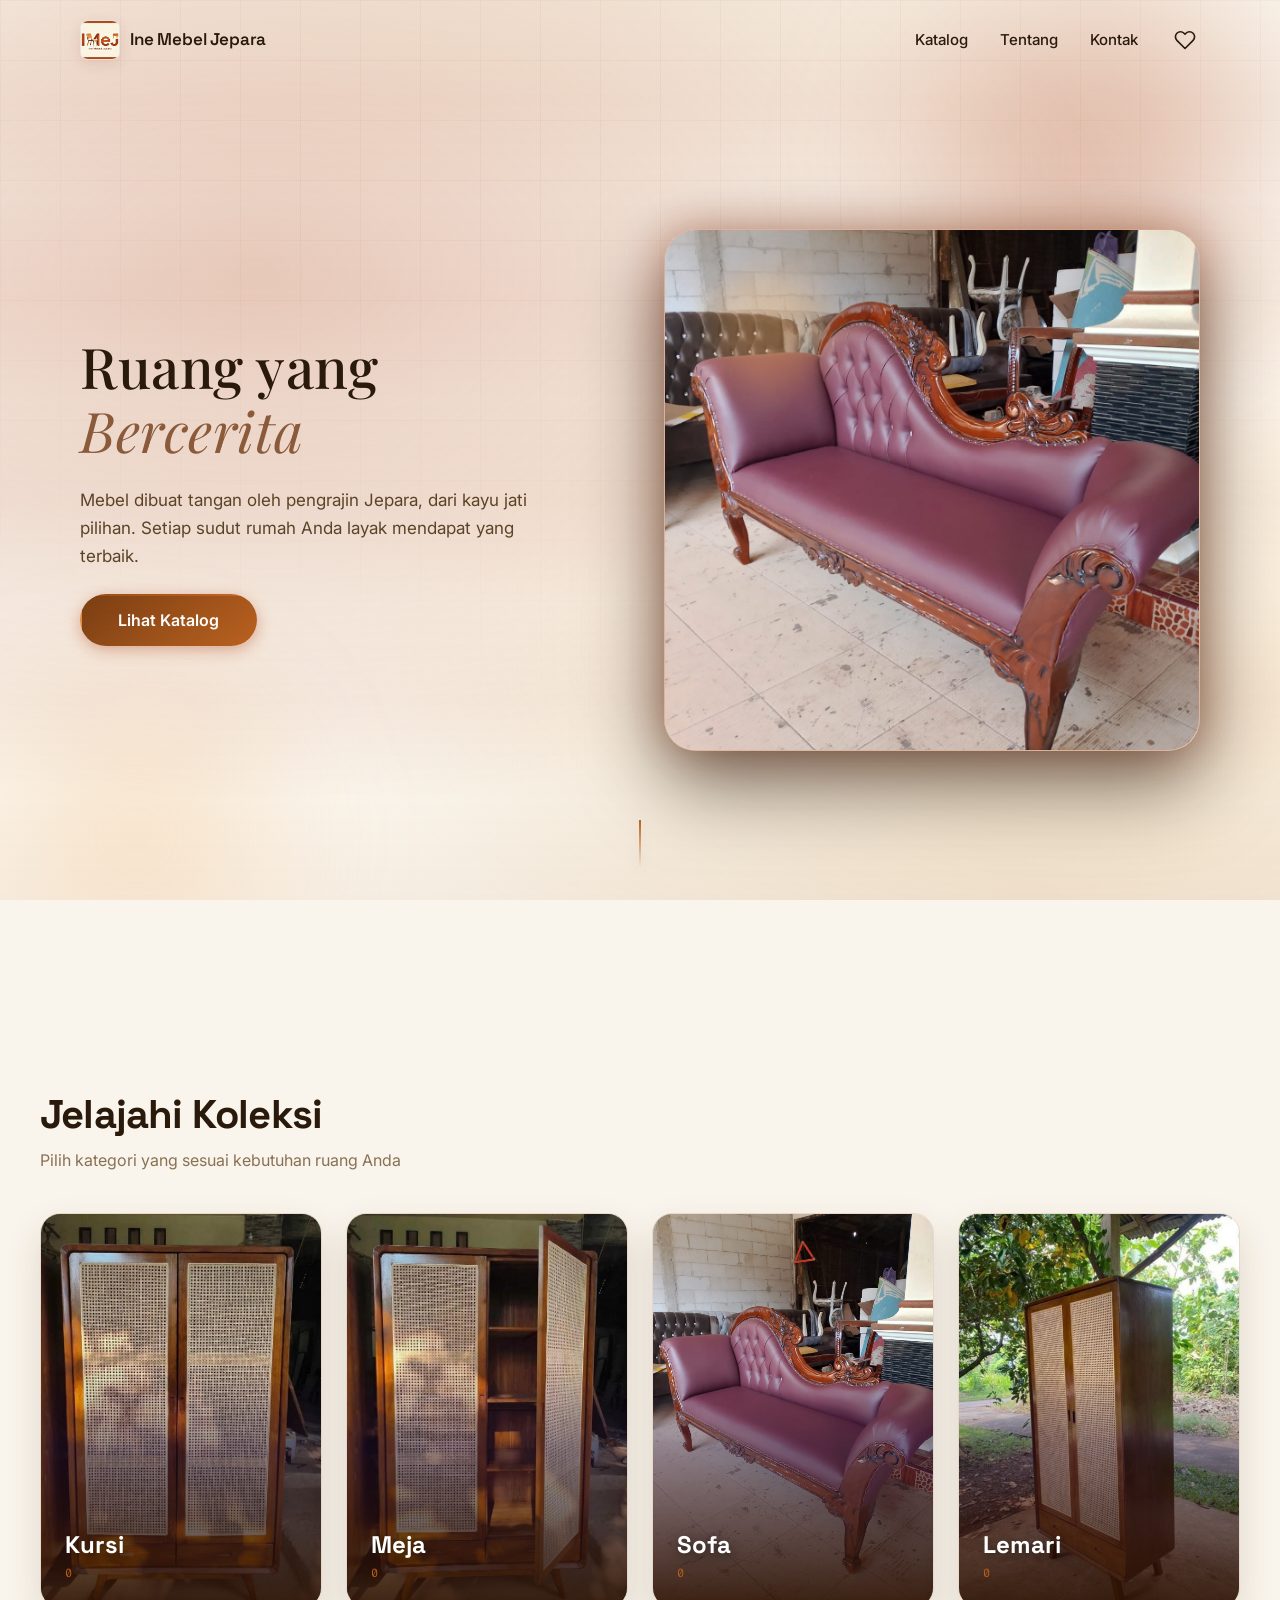
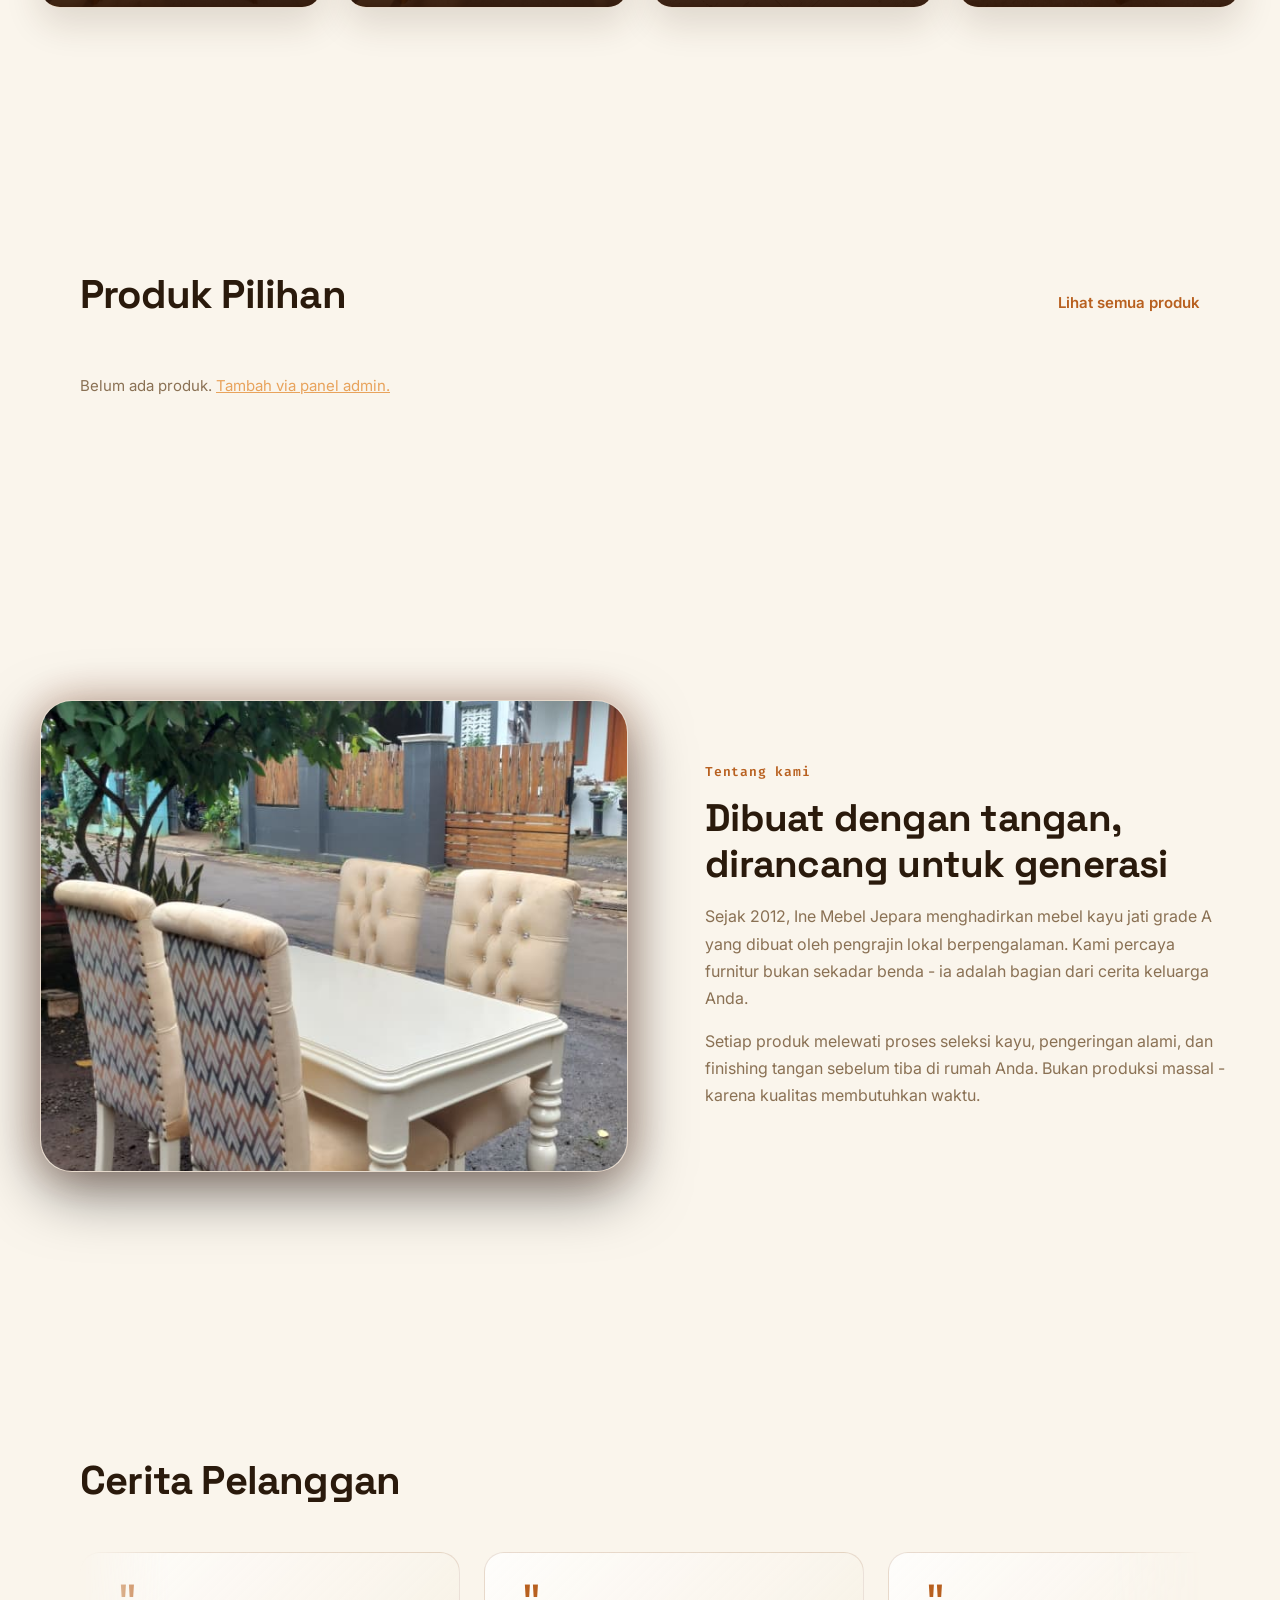
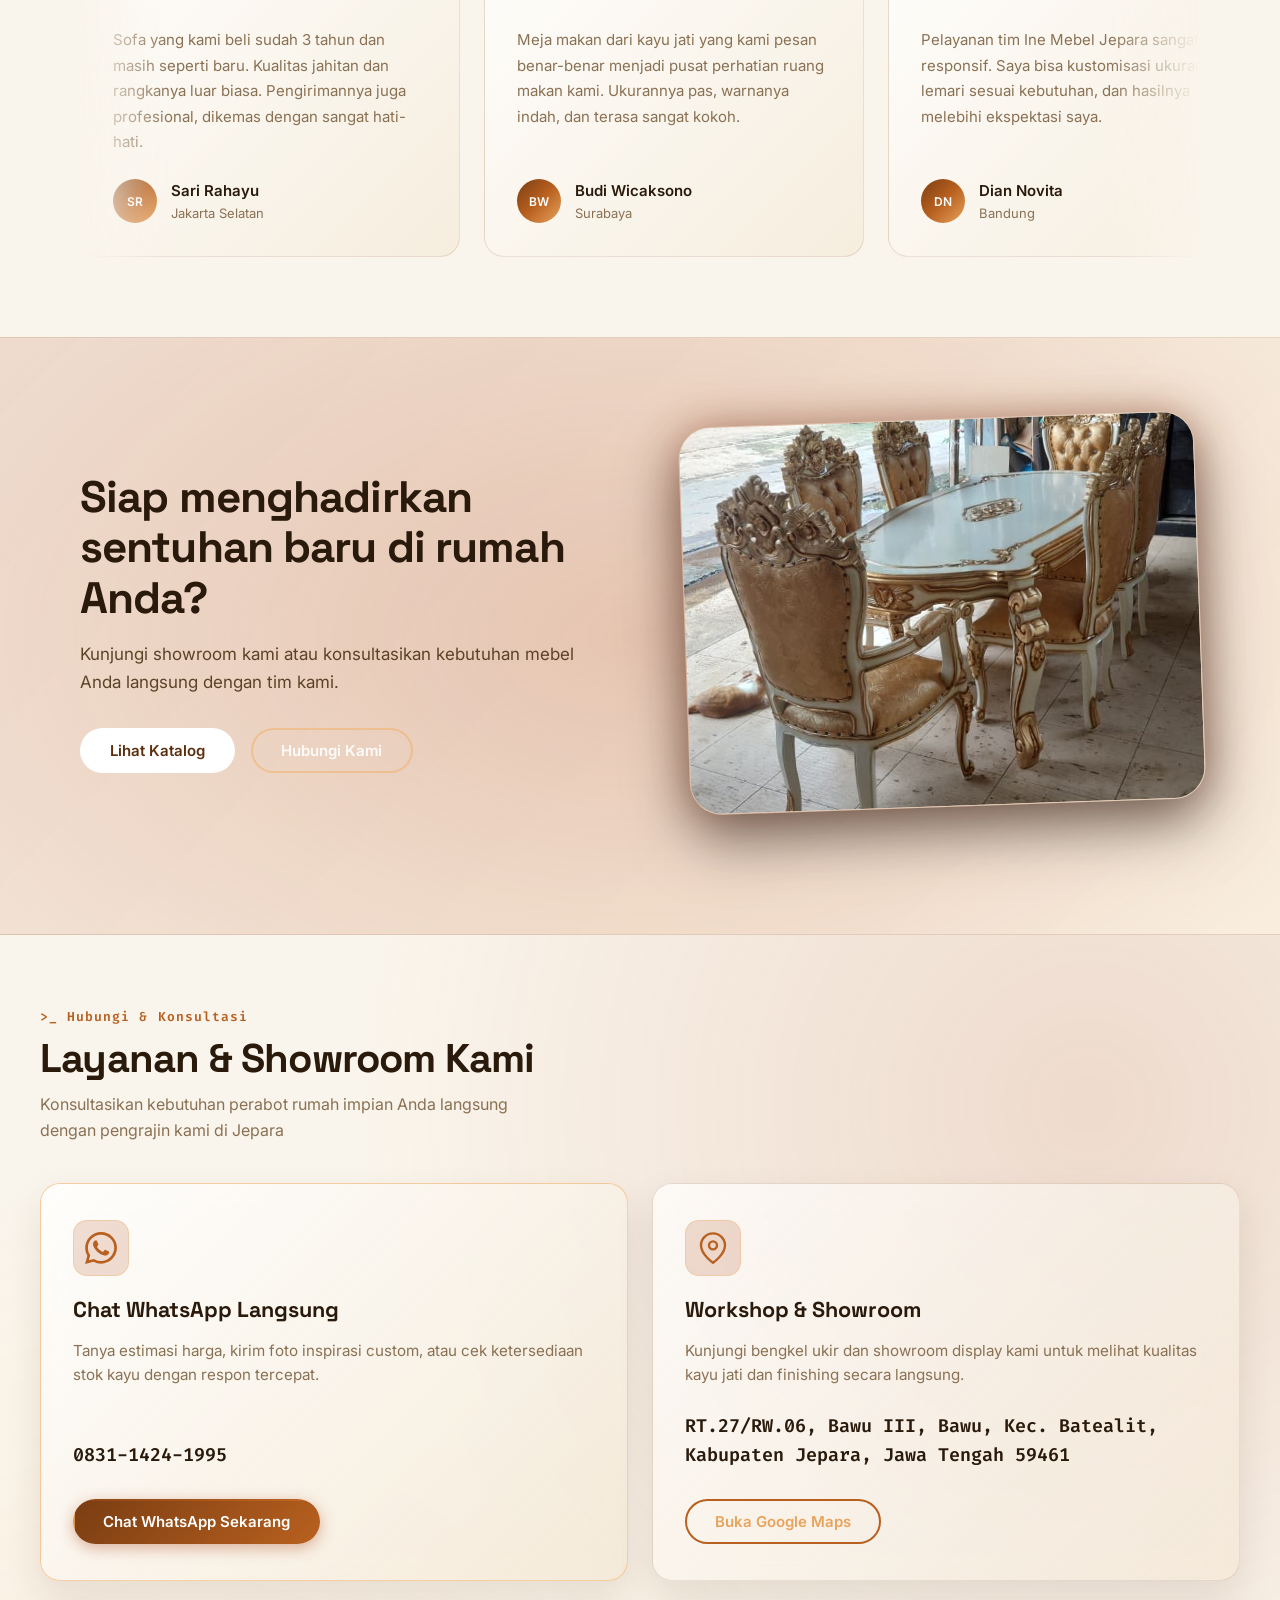
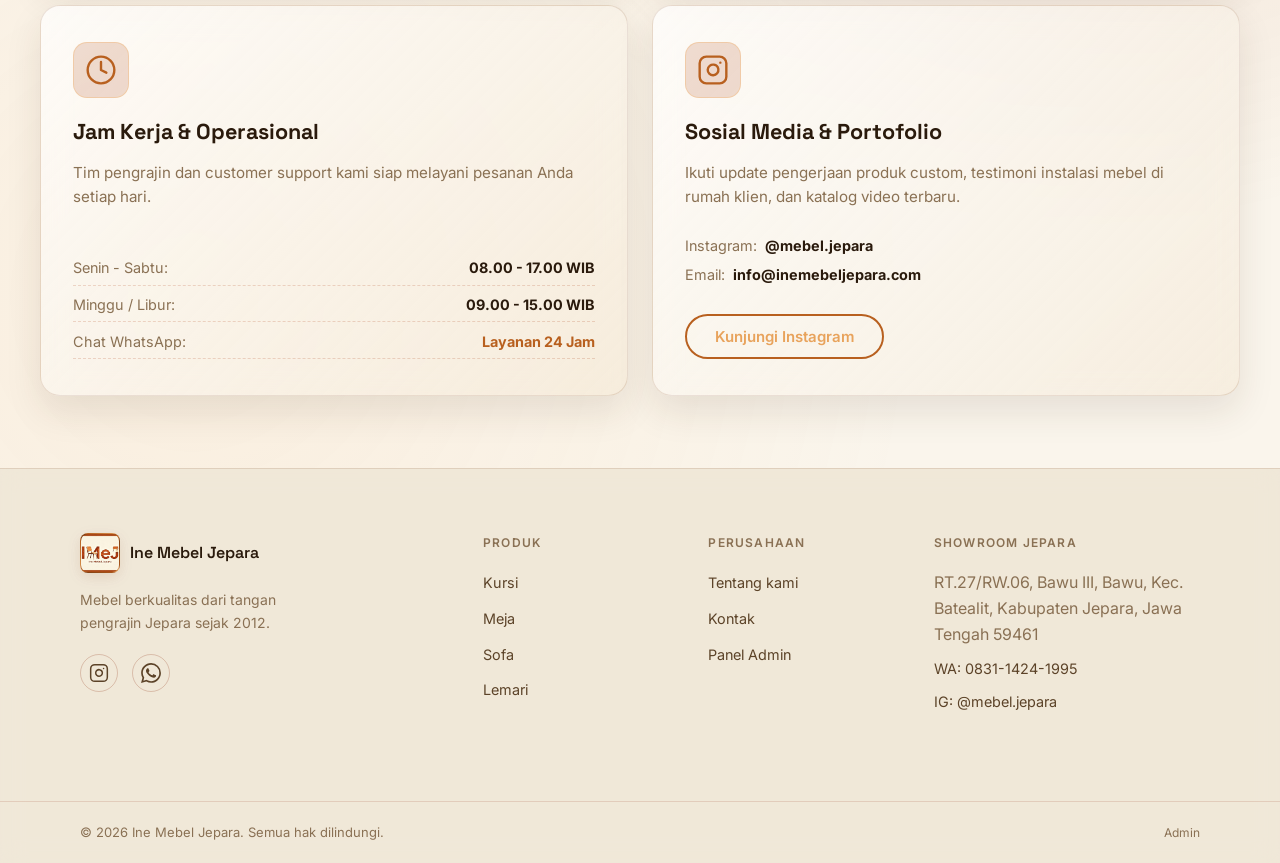
==== index.html @ d53bd3c7 "Siap deploy ke Railway: dukungan MySQL Railway, auto-create tabel, konfigurasi produksi" ====
<!DOCTYPE html>
<html lang="id">
<head>
  <meta charset="UTF-8" />
  <meta name="viewport" content="width=device-width, initial-scale=1.0" />
  <title>Ine Mebel Jepara - Katalog Mebel Premium</title>
  <meta name="description" content="Koleksi mebel premium berkualitas tinggi. Kursi, meja, sofa, dan lemari dengan material terbaik dari Jepara." />

  <!-- Google Fonts -->
  <link rel="preconnect" href="https://fonts.googleapis.com" />
  <link rel="preconnect" href="https://fonts.gstatic.com" crossorigin />
  <link href="https://fonts.googleapis.com/css2?family=Space+Grotesk:wght@500;600;700&family=Inter:wght@300;400;500;600&family=Fira+Code:wght@400;600&family=Cinzel:wght@400;600;700&family=Playfair+Display:ital,wght@0,400;0,600;0,700;1,400&display=swap" rel="stylesheet" />

  <link rel="icon" type="image/jpeg" href="img/logo.jpeg" />
  <link rel="apple-touch-icon" href="img/logo.jpeg" />
  <link rel="stylesheet" href="style.css" />
</head>
<body>


  <header id="navbar" class="navbar">
    <div class="navbar__inner container">
      <a href="index.html" class="navbar__logo" aria-label="Ine Mebel Jepara - Beranda">
        <img class="logo-mark logo-mark--img" src="img/logo.jpeg" alt="Logo Ine Mebel Jepara" aria-hidden="true" />
        <span class="logo-text">Ine Mebel Jepara</span>
      </a>

      <nav class="navbar__nav" aria-label="Navigasi utama">
        <ul role="list">
          <li><a href="katalog.html">Katalog</a></li>
          <li><a href="#tentang">Tentang</a></li>
          <li><a href="#kontak">Kontak</a></li>
        </ul>
      </nav>

      <div class="navbar__actions">
        <button class="nav-icon nav-wishlist" id="wishlist-toggle" aria-expanded="false" aria-controls="wishlist-panel" aria-label="Buka wishlist">
          <svg width="22" height="22" viewBox="0 0 24 24" fill="none" stroke="currentColor" stroke-width="1.8" stroke-linecap="round" stroke-linejoin="round" aria-hidden="true"><path d="M20.84 4.61a5.5 5.5 0 0 0-7.78 0L12 5.67l-1.06-1.06a5.5 5.5 0 0 0-7.78 7.78l1.06 1.06L12 21.23l7.78-7.78 1.06-1.06a5.5 5.5 0 0 0 0-7.78z"/></svg>
          <span class="wishlist-badge" id="wishlist-badge" hidden>0</span>
        </button>
        <button class="nav-menu-toggle" id="menu-toggle" aria-expanded="false" aria-controls="mobile-menu" aria-label="Buka menu">
          <span class="hamburger" aria-hidden="true"></span>
        </button>
      </div>
    </div>

    <!-- Mobile menu -->
    <nav class="mobile-menu" id="mobile-menu" aria-label="Menu mobile" hidden>
      <ul role="list">
        <li><a href="katalog.html">Katalog</a></li>
        <li><a href="#tentang">Tentang</a></li>
        <li><a href="#kontak">Kontak</a></li>
      </ul>
    </nav>
  </header>

  <!-- WISHLIST DROPDOWN PANEL -->
  <aside class="wishlist-panel" id="wishlist-panel" aria-label="Wishlist kamu" hidden>
    <div class="wishlist-panel__header">
      <h2 class="wishlist-panel__title">♥ Wishlist</h2>
      <button class="wishlist-panel__clear" id="wishlist-clear" type="button">Kosongkan</button>
    </div>
    <div class="wishlist-panel__body" id="wishlist-items">
      <!-- injected by script.js -->
    </div>
  </aside>

  <main id="main-content">

    <!-- HERO -->
    <section class="hero" aria-labelledby="hero-headline">
      <div class="hero__inner container">
        <div class="hero__text">
          <h1 class="hero__headline" id="hero-headline">
            Ruang yang<br />
            <em>Bercerita</em>
          </h1>
          <p class="hero__desc">
            Mebel dibuat tangan oleh pengrajin Jepara, dari kayu jati pilihan.
            Setiap sudut rumah Anda layak mendapat yang terbaik.
          </p>
          <a href="katalog.html" class="btn btn--primary btn--lg">Lihat Katalog</a>
        </div>

        <div class="hero__visual" aria-hidden="true">
          <div class="hero__img-wrap parallax-card" data-parallax data-depth="18">
            <img
              src="img/produk-sofa-klasik-marun.jpeg"
              alt="Sofa premium di ruang tamu modern"
              width="900"
              height="700"
              fetchpriority="high"
              class="hero__img"
            />
          </div>
        </div>
      </div>

      <!-- Decorative scroll indicator -->
      <div class="hero__scroll" aria-hidden="true">
        <div class="hero__scroll-line"></div>
      </div>
    </section>

    <!-- KATEGORI UNGGULAN -->
    <section class="categories" aria-labelledby="cat-heading">
      <div class="container">
        <header class="section-header">
          <h2 class="section-heading" id="cat-heading">Jelajahi Koleksi</h2>
          <p class="section-sub">Pilih kategori yang sesuai kebutuhan ruang Anda</p>
        </header>

        <ul class="categories__grid" role="list">
          <li class="cat-card parallax-card" data-parallax data-depth="12">
            <a href="katalog.html?kategori=kursi" class="cat-card__link" aria-label="Lihat koleksi kursi">
              <div class="cat-card__img-wrap">
                <img src="img/produk-wa-03.jpeg" alt="Kursi kayu jati bergaya modern" width="600" height="500" loading="lazy" />
              </div>
              <div class="cat-card__info">
                <h3 class="cat-card__name">Kursi</h3>
                <span class="cat-card__count">0</span>
              </div>
            </a>
          </li>
          <li class="cat-card parallax-card" data-parallax data-depth="12">
            <a href="katalog.html?kategori=meja" class="cat-card__link" aria-label="Lihat koleksi meja">
              <div class="cat-card__img-wrap">
                <img src="img/produk-wa-02.jpeg" alt="Meja kerja kayu solid minimalis" width="600" height="500" loading="lazy" />
              </div>
              <div class="cat-card__info">
                <h3 class="cat-card__name">Meja</h3>
                <span class="cat-card__count">0</span>
              </div>
            </a>
          </li>
          <li class="cat-card parallax-card" data-parallax data-depth="12">
            <a href="katalog.html?kategori=sofa" class="cat-card__link" aria-label="Lihat koleksi sofa">
              <div class="cat-card__img-wrap">
                <img src="img/produk-sofa-klasik-marun.jpeg" alt="Sofa tiga dudukan berbahan kain premium" width="600" height="500" loading="lazy" />
              </div>
              <div class="cat-card__info">
                <h3 class="cat-card__name">Sofa</h3>
                <span class="cat-card__count">0</span>
              </div>
            </a>
          </li>
          <li class="cat-card parallax-card" data-parallax data-depth="12">
            <a href="katalog.html?kategori=lemari" class="cat-card__link" aria-label="Lihat koleksi lemari">
              <div class="cat-card__img-wrap">
                <img src="img/produk-lemari-2-pintu-rotan.jpeg" alt="Lemari pakaian kayu dengan detail ukiran" width="600" height="500" loading="lazy" />
              </div>
              <div class="cat-card__info">
                <h3 class="cat-card__name">Lemari</h3>
                <span class="cat-card__count">0</span>
              </div>
            </a>
          </li>
        </ul>
      </div>
    </section>

    <!-- PRODUK UNGGULAN (preview katalog) -->
    <section class="featured" aria-labelledby="featured-heading">
      <div class="container">
        <header class="section-header section-header--row">
          <h2 class="section-heading" id="featured-heading">Produk Pilihan</h2>
          <a href="katalog.html" class="link-cta">Lihat semua produk</a>
        </header>

        <div class="product-grid" id="featured-grid">
          <!-- Product cards injected by script.js -->
        </div>
      </div>
    </section>

    <!-- TENTANG / BRAND STORY -->
    <section class="about" id="tentang" aria-labelledby="about-heading">
      <div class="container about__inner">
        <div class="about__img-wrap">
          <img
            src="img/produk-wa-05.jpeg"
            alt="Pengrajin sedang mengukir kayu jati di bengkel"
            width="750"
            height="600"
            loading="lazy"
          />
        </div>
        <div class="about__text">
          <p class="about__label">Tentang kami</p>
          <h2 class="about__heading" id="about-heading">
            Dibuat dengan tangan,<br />dirancang untuk generasi
          </h2>
          <p class="about__body">
            Sejak 2012, Ine Mebel Jepara menghadirkan mebel kayu jati grade A yang dibuat oleh pengrajin lokal berpengalaman. Kami percaya furnitur bukan sekadar benda - ia adalah bagian dari cerita keluarga Anda.
          </p>
          <p class="about__body">
            Setiap produk melewati proses seleksi kayu, pengeringan alami, dan finishing tangan sebelum tiba di rumah Anda. Bukan produksi massal - karena kualitas membutuhkan waktu.
          </p>
        </div>
      </div>
    </section>

    <!-- TESTIMONI -->
    <section class="testimonials" aria-labelledby="testi-heading">
      <div class="container">
        <header class="section-header">
          <h2 class="section-heading" id="testi-heading">Cerita Pelanggan</h2>
        </header>

        <div class="testi-marquee" role="region" aria-label="Testimoni pelanggan - bergulir otomatis, arahkan kursor untuk jeda">
          <div class="testi-track">
            <figure class="testi-card">
              <blockquote class="testi-card__quote">
                <span class="testi-card__mark" aria-hidden="true">"</span>
                Sofa yang kami beli sudah 3 tahun dan masih seperti baru. Kualitas jahitan dan rangkanya luar biasa. Pengirimannya juga profesional, dikemas dengan sangat hati-hati.
              </blockquote>
              <figcaption class="testi-card__author">
                <div class="testi-card__avatar" aria-hidden="true">SR</div>
                <div>
                  <strong>Sari Rahayu</strong>
                  <span>Jakarta Selatan</span>
                </div>
              </figcaption>
            </figure>

            <figure class="testi-card">
              <blockquote class="testi-card__quote">
                <span class="testi-card__mark" aria-hidden="true">"</span>
                Meja makan dari kayu jati yang kami pesan benar-benar menjadi pusat perhatian ruang makan kami. Ukurannya pas, warnanya indah, dan terasa sangat kokoh.
              </blockquote>
              <figcaption class="testi-card__author">
                <div class="testi-card__avatar" aria-hidden="true">BW</div>
                <div>
                  <strong>Budi Wicaksono</strong>
                  <span>Surabaya</span>
                </div>
              </figcaption>
            </figure>

            <figure class="testi-card">
              <blockquote class="testi-card__quote">
                <span class="testi-card__mark" aria-hidden="true">"</span>
                Pelayanan tim Ine Mebel Jepara sangat responsif. Saya bisa kustomisasi ukuran lemari sesuai kebutuhan, dan hasilnya melebihi ekspektasi saya.
              </blockquote>
              <figcaption class="testi-card__author">
                <div class="testi-card__avatar" aria-hidden="true">DN</div>
                <div>
                  <strong>Dian Novita</strong>
                  <span>Bandung</span>
                </div>
              </figcaption>
            </figure>

            <figure class="testi-card">
              <blockquote class="testi-card__quote">
                <span class="testi-card__mark" aria-hidden="true">"</span>
                Kursi Tamarind-nya nyaman banget dan finishing-nya halus. Dikirim ke Semarang cuma 4 hari, tanpa lecet sedikit pun. Recommended!
              </blockquote>
              <figcaption class="testi-card__author">
                <div class="testi-card__avatar" aria-hidden="true">AP</div>
                <div>
                  <strong>Andi Prasetyo</strong>
                  <span>Semarang</span>
                </div>
              </figcaption>
            </figure>

            <figure class="testi-card">
              <blockquote class="testi-card__quote">
                <span class="testi-card__mark" aria-hidden="true">"</span>
                Sofa Havana jadi favorit keluarga di rumah. Busanya premium, kaki kayunya kokoh. Sudah 2 tahun dipakai sehari-hari dan masih terlihat mewah.
              </blockquote>
              <figcaption class="testi-card__author">
                <div class="testi-card__avatar" aria-hidden="true">MK</div>
                <div>
                  <strong>Maya Kusuma</strong>
                  <span>Yogyakarta</span>
                </div>
              </figcaption>
            </figure>

            <figure class="testi-card">
              <blockquote class="testi-card__quote">
                <span class="testi-card__mark" aria-hidden="true">"</span>
                Dari konsultasi awal sampai pengiriman semuanya transparan. Timnya sabar menjawab pertanyaan saya yang banyak. Puas sekali dengan pembelian ini.
              </blockquote>
              <figcaption class="testi-card__author">
                <div class="testi-card__avatar" aria-hidden="true">RH</div>
                <div>
                  <strong>Rizal Hakim</strong>
                  <span>Malang</span>
                </div>
              </figcaption>
            </figure>

            <!-- SET 2 (duplikat untuk loop mulus) -->
            <figure class="testi-card" aria-hidden="true">
              <blockquote class="testi-card__quote">
                <span class="testi-card__mark" aria-hidden="true">"</span>
                Sofa yang kami beli sudah 3 tahun dan masih seperti baru. Kualitas jahitan dan rangkanya luar biasa. Pengirimannya juga profesional, dikemas dengan sangat hati-hati.
              </blockquote>
              <figcaption class="testi-card__author">
                <div class="testi-card__avatar" aria-hidden="true">SR</div>
                <div>
                  <strong>Sari Rahayu</strong>
                  <span>Jakarta Selatan</span>
                </div>
              </figcaption>
            </figure>

            <figure class="testi-card" aria-hidden="true">
              <blockquote class="testi-card__quote">
                <span class="testi-card__mark" aria-hidden="true">"</span>
                Meja makan dari kayu jati yang kami pesan benar-benar menjadi pusat perhatian ruang makan kami. Ukurannya pas, warnanya indah, dan terasa sangat kokoh.
              </blockquote>
              <figcaption class="testi-card__author">
                <div class="testi-card__avatar" aria-hidden="true">BW</div>
                <div>
                  <strong>Budi Wicaksono</strong>
                  <span>Surabaya</span>
                </div>
              </figcaption>
            </figure>

            <figure class="testi-card" aria-hidden="true">
              <blockquote class="testi-card__quote">
                <span class="testi-card__mark" aria-hidden="true">"</span>
                Pelayanan tim Ine Mebel Jepara sangat responsif. Saya bisa kustomisasi ukuran lemari sesuai kebutuhan, dan hasilnya melebihi ekspektasi saya.
              </blockquote>
              <figcaption class="testi-card__author">
                <div class="testi-card__avatar" aria-hidden="true">DN</div>
                <div>
                  <strong>Dian Novita</strong>
                  <span>Bandung</span>
                </div>
              </figcaption>
            </figure>

            <figure class="testi-card" aria-hidden="true">
              <blockquote class="testi-card__quote">
                <span class="testi-card__mark" aria-hidden="true">"</span>
                Kursi Tamarind-nya nyaman banget dan finishing-nya halus. Dikirim ke Semarang cuma 4 hari, tanpa lecet sedikit pun. Recommended!
              </blockquote>
              <figcaption class="testi-card__author">
                <div class="testi-card__avatar" aria-hidden="true">AP</div>
                <div>
                  <strong>Andi Prasetyo</strong>
                  <span>Semarang</span>
                </div>
              </figcaption>
            </figure>

            <figure class="testi-card" aria-hidden="true">
              <blockquote class="testi-card__quote">
                <span class="testi-card__mark" aria-hidden="true">"</span>
                Sofa Havana jadi favorit keluarga di rumah. Busanya premium, kaki kayunya kokoh. Sudah 2 tahun dipakai sehari-hari dan masih terlihat mewah.
              </blockquote>
              <figcaption class="testi-card__author">
                <div class="testi-card__avatar" aria-hidden="true">MK</div>
                <div>
                  <strong>Maya Kusuma</strong>
                  <span>Yogyakarta</span>
                </div>
              </figcaption>
            </figure>

            <figure class="testi-card" aria-hidden="true">
              <blockquote class="testi-card__quote">
                <span class="testi-card__mark" aria-hidden="true">"</span>
                Dari konsultasi awal sampai pengiriman semuanya transparan. Timnya sabar menjawab pertanyaan saya yang banyak. Puas sekali dengan pembelian ini.
              </blockquote>
              <figcaption class="testi-card__author">
                <div class="testi-card__avatar" aria-hidden="true">RH</div>
                <div>
                  <strong>Rizal Hakim</strong>
                  <span>Malang</span>
                </div>
              </figcaption>
            </figure>
          </div>
        </div>
      </div>
    </section>

    <!-- CTA PENUTUP -->
    <section class="cta-section" aria-labelledby="cta-heading">
      <div class="container cta-section__inner">
        <div class="cta-section__text">
          <h2 class="cta-section__heading" id="cta-heading">
            Siap menghadirkan<br />sentuhan baru di rumah Anda?
          </h2>
          <p class="cta-section__sub">
            Kunjungi showroom kami atau konsultasikan kebutuhan mebel Anda langsung dengan tim kami.
          </p>
          <div class="cta-section__actions">
            <a href="katalog.html" class="btn btn--white">Lihat Katalog</a>
            <a href="https://wa.me/6283114241995?text=Halo%2C%20saya%20ingin%20tanya%20tentang%20produk%20mebel." class="btn btn--outline-white" target="_blank" rel="noopener noreferrer">Hubungi Kami</a>
          </div>
        </div>
        <div class="cta-section__img-wrap" aria-hidden="true">
          <img
            src="img/produk-wa-06.jpeg"
            alt=""
            width="600"
            height="450"
            loading="lazy"
            aria-hidden="true"
          />
        </div>
      </div>
    </section>

    <!-- KONTAK SHOWROOM & WORKSHOP -->
    <section class="contact-section" id="kontak" aria-labelledby="contact-heading">
      <div class="container">
        <header class="section-header text-center">
          <p class="contact-section__eyebrow">&gt;_ Hubungi &amp; Konsultasi</p>
          <h2 class="section-heading" id="contact-heading">Layanan &amp; Showroom Kami</h2>
          <p class="section-sub">Konsultasikan kebutuhan perabot rumah impian Anda langsung dengan pengrajin kami di Jepara</p>
        </header>

        <div class="contact-grid">
          <!-- Card 1: WhatsApp Fast Response -->
          <div class="contact-card contact-card--highlight">
            <div class="contact-card__icon" aria-hidden="true">
              <svg width="32" height="32" viewBox="0 0 24 24" fill="currentColor"><path d="M17.472 14.382c-.297-.149-1.758-.867-2.03-.967-.273-.099-.471-.148-.67.15-.197.297-.767.966-.94 1.164-.173.199-.347.223-.644.075-.297-.15-1.255-.463-2.39-1.475-.883-.788-1.48-1.761-1.653-2.059-.173-.297-.018-.458.13-.606.134-.133.298-.347.446-.52.149-.174.198-.298.298-.497.099-.198.05-.371-.025-.52-.075-.149-.669-1.612-.916-2.207-.242-.579-.487-.5-.669-.51-.173-.008-.371-.01-.57-.01-.198 0-.52.074-.792.372-.272.297-1.04 1.016-1.04 2.479 0 1.462 1.065 2.875 1.213 3.074.149.198 2.096 3.2 5.077 4.487.709.306 1.262.489 1.694.625.712.227 1.36.195 1.871.118.571-.085 1.758-.719 2.006-1.413.248-.694.248-1.289.173-1.413-.074-.124-.272-.198-.57-.347m-5.421 7.403h-.004a9.87 9.87 0 0 1-5.031-1.378l-.361-.214-3.741.982.998-3.648-.235-.374a9.86 9.86 0 0 1-1.51-5.26c.001-5.45 4.436-9.884 9.888-9.884 2.64 0 5.122 1.03 6.988 2.898a9.825 9.825 0 0 1 2.893 6.994c-.003 5.45-4.437 9.884-9.885 9.884m8.413-18.297A11.815 11.815 0 0 0 12.05 0C5.495 0 .16 5.335.157 11.892c0 2.096.547 4.142 1.588 5.945L.057 24l6.305-1.654a11.882 11.882 0 0 0 5.683 1.448h.005c6.554 0 11.89-5.335 11.893-11.893a11.821 11.821 0 0 0-3.48-8.413Z"/></svg>
            </div>
            <h3 class="contact-card__title">Chat WhatsApp Langsung</h3>
            <p class="contact-card__desc">Tanya estimasi harga, kirim foto inspirasi custom, atau cek ketersediaan stok kayu dengan respon tercepat.</p>
            <p class="contact-card__value">0831-1424-1995</p>
            <a href="https://wa.me/6283114241995?text=Halo%20Ine%20Mebel%20Jepara%2C%20saya%20ingin%20konsultasi%20pemesanan%20mebel." target="_blank" rel="noopener noreferrer" class="btn btn--primary contact-card__btn">
              Chat WhatsApp Sekarang
            </a>
          </div>

          <!-- Card 2: Showroom & Workshop -->
          <div class="contact-card">
            <div class="contact-card__icon" aria-hidden="true">
              <svg width="32" height="32" viewBox="0 0 24 24" fill="none" stroke="currentColor" stroke-width="1.8" stroke-linecap="round" stroke-linejoin="round"><path d="M21 10c0 7-9 13-9 13s-9-6-9-13a9 9 0 0 1 18 0z"/><circle cx="12" cy="10" r="3"/></svg>
            </div>
            <h3 class="contact-card__title">Workshop &amp; Showroom</h3>
            <p class="contact-card__desc">Kunjungi bengkel ukir dan showroom display kami untuk melihat kualitas kayu jati dan finishing secara langsung.</p>
            <address class="contact-card__value">RT.27/RW.06, Bawu III, Bawu, Kec. Batealit, Kabupaten Jepara, Jawa Tengah 59461</address>
            <a href="https://maps.google.com/?q=Jepara,+Jawa+Tengah" target="_blank" rel="noopener noreferrer" class="btn btn--outline contact-card__btn">
              Buka Google Maps
            </a>
          </div>

          <!-- Card 3: Jam Kerja & Konsultasi -->
          <div class="contact-card">
            <div class="contact-card__icon" aria-hidden="true">
              <svg width="32" height="32" viewBox="0 0 24 24" fill="none" stroke="currentColor" stroke-width="1.8" stroke-linecap="round" stroke-linejoin="round"><circle cx="12" cy="12" r="10"/><polyline points="12 6 12 12 16 14"/></svg>
            </div>
            <h3 class="contact-card__title">Jam Kerja &amp; Operasional</h3>
            <p class="contact-card__desc">Tim pengrajin dan customer support kami siap melayani pesanan Anda setiap hari.</p>
            <ul class="contact-card__schedule" role="list">
              <li><span>Senin - Sabtu:</span> <strong>08.00 - 17.00 WIB</strong></li>
              <li><span>Minggu / Libur:</span> <strong>09.00 - 15.00 WIB</strong></li>
              <li><span>Chat WhatsApp:</span> <strong class="text-neon">Layanan 24 Jam</strong></li>
            </ul>
          </div>

          <!-- Card 4: Media Sosial & Email -->
          <div class="contact-card">
            <div class="contact-card__icon" aria-hidden="true">
              <svg width="32" height="32" viewBox="0 0 24 24" fill="none" stroke="currentColor" stroke-width="1.8" stroke-linecap="round" stroke-linejoin="round"><rect x="2" y="2" width="20" height="20" rx="5" ry="5"/><path d="M16 11.37A4 4 0 1 1 12.63 8 4 4 0 0 1 16 11.37z"/><line x1="17.5" y1="6.5" x2="17.51" y2="6.5"/></svg>
            </div>
            <h3 class="contact-card__title">Sosial Media &amp; Portofolio</h3>
            <p class="contact-card__desc">Ikuti update pengerjaan produk custom, testimoni instalasi mebel di rumah klien, dan katalog video terbaru.</p>
            <div class="contact-card__links">
              <a href="https://instagram.com/mebel.jepara" target="_blank" rel="noopener noreferrer" class="contact-card__link">
                <span>Instagram:</span> <strong>@mebel.jepara</strong>
              </a>
              <a href="mailto:info@inemebeljepara.com" class="contact-card__link">
                <span>Email:</span> <strong>info@inemebeljepara.com</strong>
              </a>
            </div>
            <a href="https://instagram.com/mebel.jepara" target="_blank" rel="noopener noreferrer" class="btn btn--outline contact-card__btn">
              Kunjungi Instagram
            </a>
          </div>
        </div>
      </div>
    </section>

  </main>

  <!-- FOOTER -->
  <footer class="footer">
    <div class="container footer__inner">

      <div class="footer__brand">
        <a href="index.html" class="footer__logo" aria-label="Ine Mebel Jepara - Beranda">
          <img class="logo-mark logo-mark--img" src="img/logo.jpeg" alt="Logo Ine Mebel Jepara" aria-hidden="true" />
          <span>Ine Mebel Jepara</span>
        </a>
        <p class="footer__tagline">Mebel berkualitas dari tangan pengrajin Jepara sejak 2012.</p>
        <div class="footer__social">
          <a href="https://instagram.com/mebel.jepara" target="_blank" rel="noopener noreferrer" aria-label="Ikuti kami di Instagram">
            <svg width="20" height="20" viewBox="0 0 24 24" fill="none" stroke="currentColor" stroke-width="1.8" stroke-linecap="round" stroke-linejoin="round" aria-hidden="true"><rect x="2" y="2" width="20" height="20" rx="5" ry="5"/><path d="M16 11.37A4 4 0 1 1 12.63 8 4 4 0 0 1 16 11.37z"/><line x1="17.5" y1="6.5" x2="17.51" y2="6.5"/></svg>
          </a>
          <a href="https://wa.me/6283114241995" target="_blank" rel="noopener noreferrer" aria-label="Hubungi via WhatsApp">
            <svg width="20" height="20" viewBox="0 0 24 24" fill="currentColor" aria-hidden="true"><path d="M17.472 14.382c-.297-.149-1.758-.867-2.03-.967-.273-.099-.471-.148-.67.15-.197.297-.767.966-.94 1.164-.173.199-.347.223-.644.075-.297-.15-1.255-.463-2.39-1.475-.883-.788-1.48-1.761-1.653-2.059-.173-.297-.018-.458.13-.606.134-.133.298-.347.446-.52.149-.174.198-.298.298-.497.099-.198.05-.371-.025-.52-.075-.149-.669-1.612-.916-2.207-.242-.579-.487-.5-.669-.51-.173-.008-.371-.01-.57-.01-.198 0-.52.074-.792.372-.272.297-1.04 1.016-1.04 2.479 0 1.462 1.065 2.875 1.213 3.074.149.198 2.096 3.2 5.077 4.487.709.306 1.262.489 1.694.625.712.227 1.36.195 1.871.118.571-.085 1.758-.719 2.006-1.413.248-.694.248-1.289.173-1.413-.074-.124-.272-.198-.57-.347m-5.421 7.403h-.004a9.87 9.87 0 0 1-5.031-1.378l-.361-.214-3.741.982.998-3.648-.235-.374a9.86 9.86 0 0 1-1.51-5.26c.001-5.45 4.436-9.884 9.888-9.884 2.64 0 5.122 1.03 6.988 2.898a9.825 9.825 0 0 1 2.893 6.994c-.003 5.45-4.437 9.884-9.885 9.884m8.413-18.297A11.815 11.815 0 0 0 12.05 0C5.495 0 .16 5.335.157 11.892c0 2.096.547 4.142 1.588 5.945L.057 24l6.305-1.654a11.882 11.882 0 0 0 5.683 1.448h.005c6.554 0 11.89-5.335 11.893-11.893a11.821 11.821 0 0 0-3.48-8.413Z"/></svg>
          </a>
        </div>
      </div>

      <div class="footer__nav-group">
        <h3 class="footer__nav-title">Produk</h3>
        <ul role="list">
          <li><a href="katalog.html?kategori=kursi">Kursi</a></li>
          <li><a href="katalog.html?kategori=meja">Meja</a></li>
          <li><a href="katalog.html?kategori=sofa">Sofa</a></li>
          <li><a href="katalog.html?kategori=lemari">Lemari</a></li>
        </ul>
      </div>

      <div class="footer__nav-group">
        <h3 class="footer__nav-title">Perusahaan</h3>
        <ul role="list">
          <li><a href="#tentang">Tentang kami</a></li>
          <li><a href="#kontak">Kontak</a></li>
          <li><a href="admin.html">Panel Admin</a></li>
        </ul>
      </div>

      <div class="footer__contact">
        <h3 class="footer__nav-title">Showroom Jepara</h3>
        <address>
          <p>RT.27/RW.06, Bawu III, Bawu, Kec. Batealit, Kabupaten Jepara, Jawa Tengah 59461</p>
          <p><a href="https://wa.me/6283114241995">WA: 0831-1424-1995</a></p>
          <p><a href="https://instagram.com/mebel.jepara">IG: @mebel.jepara</a></p>
        </address>
      </div>

    </div>

    <div class="footer__bottom">
      <div class="container footer__bottom-inner">
        <p>&copy; 2026 Ine Mebel Jepara. Semua hak dilindungi.</p>
        <a href="admin.html" class="footer__admin-link">Admin</a>
      </div>
    </div>
  </footer>

  <!-- FLOATING WHATSAPP BUTTON -->
  <a
    href="https://wa.me/6283114241995?text=Halo%2C%20saya%20ingin%20tanya%20tentang%20produk%20mebel."
    class="fab-whatsapp"
    id="fab-whatsapp"
    target="_blank"
    rel="noopener noreferrer"
    aria-label="Hubungi kami via WhatsApp"
  >
    <svg width="28" height="28" viewBox="0 0 24 24" fill="white" aria-hidden="true"><path d="M17.472 14.382c-.297-.149-1.758-.867-2.03-.967-.273-.099-.471-.148-.67.15-.197.297-.767.966-.94 1.164-.173.199-.347.223-.644.075-.297-.15-1.255-.463-2.39-1.475-.883-.788-1.48-1.761-1.653-2.059-.173-.297-.018-.458.13-.606.134-.133.298-.347.446-.52.149-.174.198-.298.298-.497.099-.198.05-.371-.025-.52-.075-.149-.669-1.612-.916-2.207-.242-.579-.487-.5-.669-.51-.173-.008-.371-.01-.57-.01-.198 0-.52.074-.792.372-.272.297-1.04 1.016-1.04 2.479 0 1.462 1.065 2.875 1.213 3.074.149.198 2.096 3.2 5.077 4.487.709.306 1.262.489 1.694.625.712.227 1.36.195 1.871.118.571-.085 1.758-.719 2.006-1.413.248-.694.248-1.289.173-1.413-.074-.124-.272-.198-.57-.347m-5.421 7.403h-.004a9.87 9.87 0 0 1-5.031-1.378l-.361-.214-3.741.982.998-3.648-.235-.374a9.86 9.86 0 0 1-1.51-5.26c.001-5.45 4.436-9.884 9.888-9.884 2.64 0 5.122 1.03 6.988 2.898a9.825 9.825 0 0 1 2.893 6.994c-.003 5.45-4.437 9.884-9.885 9.884m8.413-18.297A11.815 11.815 0 0 0 12.05 0C5.495 0 .16 5.335.157 11.892c0 2.096.547 4.142 1.588 5.945L.057 24l6.305-1.654a11.882 11.882 0 0 0 5.683 1.448h.005c6.554 0 11.89-5.335 11.893-11.893a11.821 11.821 0 0 0-3.48-8.413Z"/></svg>
  </a>

  <script src="script.js"></script>
</body>
</html>
---- style.css ----
/* ===============================================================
   INE MEBEL JEPARA - Soft Cream Theme (palet nyaman di mata)
   Warna dasar:
     Elegant Ivory : #F3EDE0
     Warm Cream    : #F2E6D2
     Cream Beige   : #E8DCC8
     Soft Cream    : #F5EFE3
   Aksen tetap coklat kayu hangat (dari logo) agar brand terjaga.
   =============================================================== */
/* -- GLOBAL HIDDEN GUARD -- */
[hidden] {
  display: none !important;
}

/* -- Custom Properties -- */
:root {
  /* ===== PALET BARU: Warm Wood + Clean Cream ===== */
  /* Warna utama (kayu hangat) */
  --clr-primary-900: #3d1f0a;
  --clr-primary-800: #5c2e0e;
  --clr-primary-700: #7a3d12;
  --clr-primary-600: #9a4e18;
  --clr-primary-500: #b8601f;   /* aksen utama */
  --clr-primary-400: #d47a2e;
  --clr-primary-300: #e8a35c;
  --clr-primary-200: #f0c08a;
  --clr-primary-100: #f7ddb8;

  /* Warna netral (cream/putih) */
  --clr-cream-50:  #fdfaf5;
  --clr-cream-100: #faf5ec;
  --clr-cream-200: #f5ecdc;
  --clr-cream-300: #ede0c8;
  --clr-cream-400: #ddcdb0;
  --clr-cream-500: #c4b094;

  /* Teks */
  --text-primary:   #2a1a0c;
  --text-secondary: #5c4328;
  --text-muted:     #8a7154;
  --text-invert:    #fdfaf5;

  /* Background */
  --bg-page:  #faf5ec;
  --bg-card:  #ffffff;
  --bg-soft:  #f5ecdc;

  /* Border */
  --border-subtle: rgba(122, 61, 18, 0.14);
  --border-strong: rgba(122, 61, 18, 0.28);

  /* Gradients */
  --gradient-cyber: linear-gradient(135deg, #7a3d12 0%, #b8601f 50%, #e8a35c 100%);
  --gradient-dark:  linear-gradient(180deg, #fdfaf5 0%, #faf5ec 100%);
  --gradient-card:  linear-gradient(135deg, #ffffff 0%, #faf5ec 100%);
  --gradient-glow:  radial-gradient(circle at center, rgba(184, 96, 31, 0.18) 0%, transparent 70%);

  /* Aksen status */
  --clr-success: #16a34a;
  --clr-warning: #d97706;
  --clr-danger:  #dc2626;
  --clr-info:    #0284c7;

  /* Alias kompatibilitas (biar tidak error) */
  --clr-cyber-dark:   #2a1a0c;
  --clr-cyber-deep:   #3d1f0a;
  --clr-purple-900:   #3d1f0a;
  --clr-purple-800:   #5c2e0e;
  --clr-purple-700:   #7a3d12;
  --clr-purple-600:   #9a4e18;
  --clr-purple-500:   #b8601f;
  --clr-purple-400:   #d47a2e;
  --clr-purple-300:   #e8a35c;
  --clr-neon-purple:  #b8601f;
  --clr-neon-pink:    #d47a2e;
  --clr-cyber-blue:   #9a4e18;
  --clr-wood-900:     #3d1f0a;
  --clr-wood-800:     #5c2e0e;
  --clr-wood-700:     #7a3d12;
  --clr-wood-600:     #9a4e18;
  --clr-wood-500:     #b8601f;
  --clr-wood-400:     #d47a2e;
  --clr-wood-300:     #e8a35c;
  --clr-wood-200:     #f0c08a;
  --clr-wood-100:     #f7ddb8;
  --clr-wood-50:      #fdf3e3;

  --clr-bone-300: #faf5ec;
  --clr-bone-200: #fdfaf5;
  --clr-bone-100: #ffffff;
  --clr-white:    #ffffff;
  --clr-gray-50:  #fdfaf5;
  --clr-gray-100: #faf5ec;
  --clr-gray-200: #f5ecdc;
  --clr-gray-400: #8a7154;
  --clr-gray-600: #5c4328;
  --clr-gray-800: #2a1a0c;

  --clr-aubergine: #faf5ec;
  --clr-royal:     #b8601f;
  --clr-lilac:     #8a7154;
  --clr-ivory:     #fdfaf5;
  --clr-brass:     #7a3d12;
  --clr-charcoal:  #2a1a0c;
  --gradient-brand: linear-gradient(135deg, #7a3d12 0%, #b8601f 50%, #e8a35c 100%);
  --gradient-soft:  linear-gradient(135deg, rgba(184, 96, 31, 0.16), rgba(232, 163, 92, 0.08));

  --font-display: 'Space Grotesk', 'Inter', system-ui, sans-serif;
  --font-luxury:  'Space Grotesk', 'Inter', sans-serif;
  --font-serif:   'Inter', Georgia, serif;
  --font-body:    'Inter', system-ui, sans-serif;
  --font-code:    'Fira Code', monospace;

  --navbar-h: 80px;
  --r-sm:  8px;
  --r-md: 14px;
  --r-lg: 20px;
  --r-xl: 32px;

  --t-fast: 180ms cubic-bezier(0.4, 0, 0.2, 1);
  --t-base: 280ms cubic-bezier(0.4, 0, 0.2, 1);
  --t-slow: 420ms cubic-bezier(0.4, 0, 0.2, 1);

  --shadow-glow:    0 10px 30px rgba(122, 61, 18, 0.14), 0 4px 14px rgba(122, 61, 18, 0.08);
  --shadow-glow-sm: 0 4px 14px rgba(122, 61, 18, 0.12);
  --shadow-card:    0 8px 28px rgba(42, 26, 12, 0.10);
}

/* -- Reset & Base -- */
*, *::before, *::after {
  box-sizing: border-box;
  margin: 0;
  padding: 0;
}

html {
  scroll-behavior: smooth;
  -webkit-text-size-adjust: 100%;
}

body {
  font-family: var(--font-body);
  font-size: 16px;
  line-height: 1.6;
  color: var(--text-primary);
  background-color: var(--bg-page);
  background-image:
    radial-gradient(ellipse 80% 50% at 50% -20%, rgba(242, 230, 210, 0.9), transparent),
    radial-gradient(ellipse 60% 40% at 80% 100%, rgba(232, 220, 200, 0.6), transparent),
    var(--gradient-dark);
  background-attachment: fixed;
  overflow-x: hidden;
  min-height: 100vh;
  position: relative;
}

/* Subtle grid overlay (garis hangat tipis di atas cream) */
body::before {
  content: '';
  position: fixed;
  inset: 0;
  background-image:
    linear-gradient(rgba(139, 38, 1, 0.035) 1px, transparent 1px),
    linear-gradient(90deg, rgba(139, 38, 1, 0.035) 1px, transparent 1px);
  background-size: 60px 60px;
  pointer-events: none;
  z-index: 0;
  mask-image: radial-gradient(ellipse 100% 80% at 50% 0%, black 40%, transparent 100%);
  -webkit-mask-image: radial-gradient(ellipse 100% 80% at 50% 0%, black 40%, transparent 100%);
}

/* Animated scan line */
body::after {
  content: '';
  position: fixed;
  inset: 0;
  background: linear-gradient(180deg, transparent 0%, rgba(173, 71, 31, 0.03) 50%, transparent 100%);
  background-size: 100% 200px;
  animation: scanline 8s linear infinite;
  pointer-events: none;
  z-index: 1;
}

@keyframes scanline {
  0% { background-position: 0 -200px; }
  100% { background-position: 0 100vh; }
}

main, header, footer { position: relative; z-index: 2; }

img {
  display: block;
  max-width: 100%;
  height: auto;
}

a {
  color: inherit;
  text-decoration: none;
}

ul, ol { list-style: none; }

button {
  cursor: pointer;
  font-family: inherit;
  border: none;
  background: none;
}

/* Respect reduced-motion */
@media (prefers-reduced-motion: reduce) {
  *, *::before, *::after {
    animation-duration: 0.01ms !important;
    animation-iteration-count: 1 !important;
    transition-duration: 0.01ms !important;
  }
  html { scroll-behavior: auto; }
}

/* -- Focus styles -- */
:focus-visible {
  outline: 2px solid var(--clr-lilac);
  outline-offset: 3px;
  border-radius: 2px;
}

/* -- Layout Utility -- */
.container {
  width: min(100%, 1200px);
  margin-inline: auto;
  padding-inline: clamp(1rem, 5vw, 2.5rem);
}

/* ===============================================================
   INTRO / SPLASH SCREEN
   Opsi B: Tekstur Kayu Gelap + Partikel Debu Halus
   =============================================================== */
#intro {
  position: fixed;
  inset: 0;
  z-index: 9999;
  background-color: #140802;
  display: flex;
  align-items: center;
  justify-content: center;
  overflow: hidden;
  isolation: isolate;
}

/* -- Lapisan latar (semua di belakang konten) -- */
.intro-bg,
.intro-dust,
.intro-ornament,
.intro-overlay,
.intro-vignette {
  position: absolute;
  inset: 0;
  pointer-events: none;
}

/* Lapisan 1: tekstur serat kayu jati gelap (prosedural, tanpa file eksternal) */
.intro-bg--wood {
  z-index: 0;
  background-color: #2b1102;
  background-image:
    repeating-linear-gradient(
      92deg,
      rgba(0, 0, 0, 0.00) 0px,
      rgba(0, 0, 0, 0.14) 2px,
      rgba(0, 0, 0, 0.00) 5px,
      rgba(122, 50, 20, 0.10) 9px,
      rgba(0, 0, 0, 0.00) 13px,
      rgba(0, 0, 0, 0.18) 17px,
      rgba(0, 0, 0, 0.00) 22px
    ),
    repeating-linear-gradient(
      88deg,
      rgba(43, 17, 2, 0.55) 0px,
      rgba(74, 27, 6, 0.35) 40px,
      rgba(43, 17, 2, 0.55) 80px,
      rgba(139, 38, 1, 0.18) 120px,
      rgba(43, 17, 2, 0.55) 160px
    ),
    radial-gradient(ellipse 45% 30% at 24% 28%, rgba(173, 71, 31, 0.22), transparent 70%),
    radial-gradient(ellipse 40% 26% at 78% 72%, rgba(161, 92, 42, 0.16), transparent 72%),
    radial-gradient(ellipse 60% 45% at 50% 50%, rgba(122, 50, 20, 0.30), transparent 75%),
    linear-gradient(160deg, #3a1605 0%, #26100a 45%, #170802 100%);
  background-size:
    22px 100%,
    160px 100%,
    100% 100%,
    100% 100%,
    100% 100%,
    100% 100%;
  transform: scale(1.06);
  animation: introWoodDrift 26s ease-in-out infinite alternate;
}

/* Simpul/lingkaran kayu (knots) */
.intro-bg--wood::after {
  content: '';
  position: absolute;
  inset: 0;
  background-image:
    radial-gradient(circle at 18% 62%, transparent 22px, rgba(0, 0, 0, 0.30) 23px, transparent 30px),
    radial-gradient(circle at 82% 24%, transparent 16px, rgba(0, 0, 0, 0.26) 17px, transparent 24px),
    radial-gradient(circle at 62% 84%, transparent 12px, rgba(0, 0, 0, 0.22) 13px, transparent 19px);
  opacity: 0.85;
}

@keyframes introWoodDrift {
  from { transform: scale(1.06) translate3d(0, 0, 0); }
  to   { transform: scale(1.10) translate3d(-1.2%, -1%, 0); }
}

/* Lapisan 2: pendaran cahaya hangat (sunlight pool) */
.intro-bg--glow {
  z-index: 1;
  background:
    radial-gradient(ellipse 55% 45% at 50% 42%, rgba(242, 174, 99, 0.20), transparent 68%),
    radial-gradient(ellipse 90% 70% at 50% 120%, rgba(173, 71, 31, 0.22), transparent 72%);
  mix-blend-mode: screen;
}

/* Lapisan 3: partikel debu cahaya */
.intro-dust {
  z-index: 2;
  width: 100%;
  height: 100%;
  mix-blend-mode: screen;
  opacity: 0.9;
}

/* Lapisan 4: siluet ornamen ukiran Jepara (watermark) */
.intro-ornament {
  z-index: 3;
  display: grid;
  place-items: center;
  color: var(--clr-wood-200);
  opacity: 0.13;
}
.intro-ornament svg {
  width: min(72vmin, 620px);
  height: min(72vmin, 620px);
  animation: introOrnamentIn 1.6s cubic-bezier(0.22, 0.61, 0.36, 1) forwards;
  transform: scale(0.92);
  opacity: 0;
}
@keyframes introOrnamentIn {
  to { opacity: 1; transform: scale(1); }
}

/* Lapisan 5: overlay gelap transparan */
.intro-overlay {
  z-index: 4;
  background: linear-gradient(180deg, rgba(10, 5, 2, 0.62) 0%, rgba(10, 5, 2, 0.52) 45%, rgba(10, 5, 2, 0.70) 100%);
}

/* Lapisan 6: vignette pinggiran layar */
.intro-vignette {
  z-index: 5;
  background: radial-gradient(ellipse 78% 68% at 50% 48%, transparent 42%, rgba(0, 0, 0, 0.55) 78%, rgba(0, 0, 0, 0.88) 100%);
}

/* -- Tombol Lewati (Glassmorphism pill) -- */
#intro-skip {
  position: absolute;
  top: clamp(1rem, 3vw, 2rem);
  right: clamp(1rem, 3vw, 2rem);
  z-index: 8;
  display: inline-flex;
  align-items: center;
  gap: 0.5rem;
  font-family: var(--font-body);
  font-size: 0.8125rem;
  font-weight: 500;
  color: rgba(255, 255, 255, 0.86);
  letter-spacing: 0.16em;
  text-transform: uppercase;
  padding: 0.6rem 1.2rem;
  border: 1px solid rgba(255, 255, 255, 0.24);
  border-radius: 100px;
  background: rgba(255, 255, 255, 0.08);
  -webkit-backdrop-filter: blur(8px) saturate(140%);
  backdrop-filter: blur(8px) saturate(140%);
  box-shadow: 0 4px 24px rgba(0, 0, 0, 0.32), inset 0 1px 0 rgba(255, 255, 255, 0.16);
  transition: background var(--t-base), border-color var(--t-base), color var(--t-base), transform var(--t-base), box-shadow var(--t-base);
}
#intro-skip .intro-skip__icon { transition: transform var(--t-base); }
#intro-skip:hover {
  color: #fff;
  background: rgba(242, 174, 99, 0.20);
  border-color: rgba(242, 174, 99, 0.70);
  transform: translateY(-1px) scale(1.04);
  box-shadow: 0 6px 28px rgba(0, 0, 0, 0.40), 0 0 20px rgba(242, 174, 99, 0.28), inset 0 1px 0 rgba(255, 255, 255, 0.22);
}
#intro-skip:hover .intro-skip__icon { transform: translateX(3px); }
#intro-skip:active { transform: translateY(0) scale(0.99); }
#intro-skip:focus-visible { outline-color: var(--clr-wood-200); outline-offset: 4px; }

/* -- Konten teks -- */
.intro-logo {
  position: relative;
  z-index: 7;
  text-align: center;
  padding-inline: clamp(1.25rem, 5vw, 3rem);
  opacity: 0;
  animation: introLogoIn 0.6s ease forwards 0.25s;
}

.intro-brand-name {
  display: block;
  font-family: var(--font-luxury);
  font-size: clamp(2rem, 6.2vw, 3.75rem);
  font-weight: 700;
  color: var(--clr-white);
  letter-spacing: 0.02em;
  line-height: 1.12;
  text-shadow:
    0 0 18px rgba(242, 174, 99, 0.55),
    0 0 42px rgba(242, 174, 99, 0.38),
    0 0 80px rgba(173, 71, 31, 0.42),
    0 2px 4px rgba(0, 0, 0, 0.55);
}

/* Animasi huruf: fade-in & slide-up bertahap */
.intro-letter {
  display: inline-block;
  opacity: 0;
  transform: translateY(0.55em);
  animation: introLetterIn 0.7s cubic-bezier(0.22, 0.61, 0.36, 1) forwards;
  animation-delay: calc(0.35s + (var(--i) * 0.055s));
}
@keyframes introLetterIn {
  from { opacity: 0; transform: translateY(0.55em) rotateX(35deg); filter: blur(6px); }
  to   { opacity: 1; transform: translateY(0) rotateX(0deg); filter: blur(0); }
}

/* -- Garis emas dinamis + berlian tengah -- */
.intro-divider {
  display: flex;
  align-items: center;
  justify-content: center;
  gap: 0.6rem;
  margin-top: 1.15rem;
  opacity: 0;
  animation: introFadeIn 0.5s ease forwards 0.95s;
}
.intro-divider__wing {
  height: 1px;
  width: clamp(60px, 22vw, 170px);
  background: linear-gradient(90deg, transparent, #f2ae63 40%, #fcbd6d 100%);
  transform: scaleX(0);
  transform-origin: right center;
  animation: introWingIn 0.8s cubic-bezier(0.22, 0.61, 0.36, 1) forwards 1.05s;
}
.intro-divider__wing--right {
  background: linear-gradient(270deg, transparent, #f2ae63 40%, #fcbd6d 100%);
  transform-origin: left center;
}
.intro-divider__diamond {
  width: 8px;
  height: 8px;
  background: linear-gradient(135deg, #fcbd6d, #ad471f);
  transform: rotate(45deg) scale(0);
  box-shadow: 0 0 12px rgba(242, 174, 99, 0.85);
  animation: introDiamondIn 0.55s cubic-bezier(0.34, 1.56, 0.64, 1) forwards 1.35s;
}
@keyframes introWingIn {
  from { transform: scaleX(0); opacity: 0; }
  to   { transform: scaleX(1); opacity: 1; }
}
@keyframes introDiamondIn {
  to { transform: rotate(45deg) scale(1); }
}
@keyframes introFadeIn {
  to { opacity: 1; }
}

/* -- Sub-teks "MEBEL PREMIUM JEPARA" -- */
.intro-tagline {
  display: flex;
  justify-content: center;
  flex-wrap: wrap;
  gap: 0.6rem 1.4rem;
  margin-top: 1.1rem;
  font-family: var(--font-body);
  font-size: clamp(0.7rem, 1.7vw, 0.9rem);
  font-weight: 500;
  text-transform: uppercase;
  letter-spacing: 5px;
  color: rgba(251, 244, 226, 0.92);
  text-shadow: 0 0 14px rgba(242, 174, 99, 0.45);
}
.intro-tagline__word {
  display: inline-block;
  opacity: 0;
  transform: translateY(0.6em);
  animation: introWordIn 0.6s cubic-bezier(0.22, 0.61, 0.36, 1) forwards;
  animation-delay: calc(1.15s + (var(--i) * 0.16s));
}
.intro-tagline__word + .intro-tagline__word::before {
  content: '·';
  margin-right: 1.4rem;
  color: rgba(242, 174, 99, 0.65);
  letter-spacing: normal;
}
@keyframes introWordIn {
  to { opacity: 1; transform: translateY(0); }
}

/* -- Garis bawah tipis (aksen) -- */
.intro-line {
  height: 1px;
  width: clamp(140px, 40vw, 320px);
  margin: 1.25rem auto 0;
  background: var(--gradient-cyber);
  transform-origin: center;
  transform: scaleX(0);
  animation: introLineIn 0.9s cubic-bezier(0.22, 0.61, 0.36, 1) forwards 1.2s;
  box-shadow: 0 0 12px rgba(242, 174, 99, 0.55);
}

/* Panels (exit transition: menutup dari kedua sisi) */
.intro-panel {
  position: absolute;
  top: 0;
  width: 50%;
  height: 100%;
  z-index: 9;
  background: linear-gradient(180deg, #2b1102 0%, #4a1b06 50%, #5a2410 100%);
  background-size: 200% 200%;
  animation: gradientShift 4s ease infinite;
  transform: translateX(-100%);
  visibility: hidden;
}
.intro-panel--left  { left: 0; transform-origin: left; transform: translateX(-100%); }
.intro-panel--right { right: 0; transform-origin: right; transform: translateX(100%); }

@keyframes gradientShift {
  0%, 100% { background-position: 0% 50%; }
  50% { background-position: 100% 50%; }
}

/* Animations - triggered by JS via .intro--animating class */
.intro--animating .intro-panel--left {
  visibility: visible;
  animation: panelSlideInLeft 0.7s cubic-bezier(0.77, 0, 0.175, 1) forwards 0.55s;
}
.intro--animating .intro-panel--right {
  visibility: visible;
  animation: panelSlideInRight 0.7s cubic-bezier(0.77, 0, 0.175, 1) forwards 0.55s;
}
.intro--animating .intro-logo {
  animation: introLogoOut 0.5s ease forwards 0.15s;
}
.intro--animating .intro-ornament svg {
  animation: introOrnamentOut 0.6s ease forwards 0.2s;
}

/* Lewati: percepat semua animasi keluar (dipakai saat tombol "Lewati" diklik) */
.intro--skipping .intro-panel--left {
  visibility: visible;
  animation: panelSlideInLeft 0.45s cubic-bezier(0.77, 0, 0.175, 1) forwards 0s;
}
.intro--skipping .intro-panel--right {
  visibility: visible;
  animation: panelSlideInRight 0.45s cubic-bezier(0.77, 0, 0.175, 1) forwards 0s;
}
.intro--skipping .intro-logo { animation: introLogoOut 0.3s ease forwards 0s; }
.intro--skipping .intro-ornament svg { animation: introOrnamentOut 0.3s ease forwards 0s; }

@keyframes introLogoIn {
  from { opacity: 0; transform: translateY(10px); }
  to   { opacity: 1; transform: translateY(0); }
}
@keyframes introLineIn {
  from { transform: scaleX(0); }
  to   { transform: scaleX(1); }
}
@keyframes introLogoOut {
  to { opacity: 0; transform: translateY(-10px); }
}
@keyframes introOrnamentOut {
  to { opacity: 0; transform: scale(1.08); }
}
@keyframes panelSlideInLeft {
  from { transform: translateX(-100%); }
  to   { transform: translateX(0); }
}
@keyframes panelSlideInRight {
  from { transform: translateX(100%); }
  to   { transform: translateX(0); }
}

/* Once intro is done, remove it */
#intro.intro--done {
  pointer-events: none;
  visibility: hidden;
}

/* Body terkunci HANYA bila JS menandai bahwa intro sedang aktif.
   Kelas "intro-active" ditambahkan oleh script.js tepat sebelum intro tampil
   dan dihapus saat intro selesai. Bila JS gagal / halaman non-intro, kelas
   ini tidak pernah ada -> halaman tidak akan pernah terkunci (anti layar kosong). */
body.intro-active {
  overflow: hidden;
}

/* ===============================================================
   NAVBAR
   =============================================================== */
.navbar {
  position: fixed;
  top: 0;
  left: 0;
  right: 0;
  z-index: 900;
  height: var(--navbar-h);
  transition: background-color 300ms ease, backdrop-filter 300ms ease, box-shadow 300ms ease;
}

/* Transparent state (over hero) */
.navbar:not(.navbar--solid) {
  background-color: transparent;
}

/* Solid state (on scroll or inner pages) - glassmorphic cream */
.navbar.navbar--solid,
.navbar.scrolled {
  background-color: rgba(243, 237, 224, 0.82);
  backdrop-filter: blur(20px) saturate(180%);
  -webkit-backdrop-filter: blur(20px) saturate(180%);
  box-shadow: 0 1px 0 rgba(139, 38, 1, 0.12), 0 8px 28px rgba(58, 35, 15, 0.10);
}

.navbar__inner {
  display: flex;
  align-items: center;
  gap: 2rem;
  height: 100%;
}

/* Mobile: logo kiri, wishlist+hamburger di KANAN */
@media (max-width: 720px) {
  .navbar__inner {
    justify-content: space-between;
    gap: 0.75rem;
  }

  .navbar__logo { margin-right: auto; }

  .navbar__actions {
    margin-left: auto;
    gap: 1rem;
    flex-shrink: 0;
  }

  .nav-menu-toggle { margin-left: 0; }
}

/* Logo */
.navbar__logo {
  display: flex;
  align-items: center;
  gap: 0.625rem;
  text-decoration: none;
  flex-shrink: 0;
}

.logo-mark {
  display: flex;
  align-items: center;
  justify-content: center;
  width: 40px;
  height: 40px;
  border-radius: var(--r-sm);
  background: var(--gradient-cyber);
  background-size: 200% 200%;
  animation: gradientShift 4s ease infinite;
  color: white;
  font-family: var(--font-code);
  font-size: 0.875rem;
  font-weight: 700;
  letter-spacing: 0.02em;
  flex-shrink: 0;
  box-shadow: var(--shadow-glow-sm);
  position: relative;
}

/* Logo gambar (menggantikan mark teks "JN") */
.logo-mark--img {
  object-fit: cover;
  object-position: center;
  background: #fff;
  padding: 0;
  border: 1px solid var(--border-subtle, rgba(255,255,255,0.12));
  animation: none;
}

.logo-text {
  font-family: var(--font-display);
  font-size: 1.0625rem;
  font-weight: 600;
  color: var(--text-primary);
  letter-spacing: -0.01em;
}

/* Transparent navbar - teks gelap (hero kini berlatar cream) */
.navbar:not(.navbar--solid):not(.scrolled) .logo-text,
.navbar:not(.navbar--solid):not(.scrolled) .navbar__nav a,
.navbar:not(.navbar--solid):not(.scrolled) .nav-icon {
  color: var(--text-primary);
}

/* Nav links */
.navbar__nav { margin-inline-start: auto; }

.navbar__nav ul {
  display: flex;
  gap: 2rem;
}

.navbar__nav a {
  font-size: 0.9375rem;
  font-weight: 500;
  color: var(--text-primary);
  transition: color var(--t-base);
  position: relative;
}

.navbar__nav a::after {
  content: '';
  position: absolute;
  bottom: -3px;
  left: 0;
  right: 0;
  height: 2px;
  background: var(--gradient-cyber);
  box-shadow: var(--shadow-glow-sm);
  transform: scaleX(0);
  transform-origin: left;
  transition: transform var(--t-base);
}

.navbar__nav a:hover::after,
.navbar__nav a[aria-current="page"]::after {
  transform: scaleX(1);
}

.navbar__nav a[aria-current="page"] {
  color: var(--clr-neon-purple);
}

/* Navbar actions */
.navbar__actions {
  display: flex;
  align-items: center;
  gap: 0.75rem;
}

.nav-icon {
  display: flex;
  align-items: center;
  justify-content: center;
  color: var(--text-primary);
  transition: color var(--t-base);
  padding: 0.25rem;
  background: none;
  border: none;
  cursor: pointer;
  position: relative;
}
.nav-icon:hover { color: var(--clr-neon-purple); filter: drop-shadow(0 0 8px rgba(242, 174, 99,0.8)); }

/* Wishlist badge counter */
.wishlist-badge {
  position: absolute;
  top: -4px;
  right: -6px;
  min-width: 17px;
  height: 17px;
  padding: 0 4px;
  border-radius: 100px;
  background: var(--gradient-cyber);
  color: #fff;
  font-family: var(--font-code);
  font-size: 0.625rem;
  font-weight: 700;
  line-height: 17px;
  text-align: center;
  box-shadow: var(--shadow-glow-sm);
  pointer-events: none;
}

/* -- WISHLIST DROPDOWN PANEL -- */
.wishlist-panel {
  position: fixed;
  top: calc(var(--navbar-h) + 8px);
  right: max(1rem, calc((100vw - 1200px) / 2 + 1rem));
  width: min(380px, calc(100vw - 2rem));
  max-height: min(480px, 70vh);
  z-index: 900;
  background: rgba(243, 237, 224, 0.96);
  backdrop-filter: blur(24px) saturate(180%);
  -webkit-backdrop-filter: blur(24px) saturate(180%);
  border: 1px solid var(--border-subtle);
  border-radius: var(--r-md);
  box-shadow: var(--shadow-card), var(--shadow-glow-sm);
  display: flex;
  flex-direction: column;
  overflow: hidden;
  animation: wishlistIn 0.25s cubic-bezier(0.4, 0, 0.2, 1);
}

@keyframes wishlistIn {
  from { opacity: 0; transform: translateY(-8px) scale(0.98); }
  to   { opacity: 1; transform: translateY(0) scale(1); }
}

.wishlist-panel__header {
  display: flex;
  align-items: center;
  justify-content: space-between;
  padding: 0.875rem 1.125rem;
  border-bottom: 1px solid var(--border-subtle);
}

.wishlist-panel__title {
  font-family: var(--font-display);
  font-size: 0.9375rem;
  font-weight: 600;
  color: var(--clr-neon-purple);
  letter-spacing: 0.02em;
}

.wishlist-panel__clear {
  font-family: var(--font-body);
  font-size: 0.75rem;
  font-weight: 500;
  color: var(--text-muted);
  background: transparent;
  border: none;
  cursor: pointer;
  padding: 0.25rem 0.5rem;
  border-radius: var(--r-sm);
  transition: color var(--t-fast), background var(--t-fast);
}
.wishlist-panel__clear:hover { color: var(--clr-neon-pink); background: rgba(252, 189, 109,0.1); }

.wishlist-panel__body {
  overflow-y: auto;
  padding: 0.5rem;
}

.wishlist-item {
  display: flex;
  align-items: center;
  gap: 0.75rem;
  padding: 0.625rem;
  border-radius: var(--r-sm);
  transition: background var(--t-fast);
}
.wishlist-item:hover { background: rgba(173, 71, 31, 0.08); }

.wishlist-item img {
  width: 56px;
  height: 56px;
  border-radius: var(--r-sm);
  object-fit: cover;
  border: 1px solid var(--border-subtle);
  flex-shrink: 0;
}

.wishlist-item__info {
  flex: 1;
  min-width: 0;
  display: flex;
  flex-direction: column;
  gap: 0.125rem;
}

.wishlist-item__info strong {
  font-size: 0.875rem;
  font-weight: 600;
  color: var(--text-primary);
  overflow: hidden;
  text-overflow: ellipsis;
  white-space: nowrap;
}

.wishlist-item__price {
  font-family: var(--font-code);
  font-size: 0.75rem;
  color: var(--clr-neon-purple);
}

.wishlist-item__remove {
  width: 28px;
  height: 28px;
  display: flex;
  align-items: center;
  justify-content: center;
  background: transparent;
  border: 1px solid transparent;
  border-radius: 50%;
  color: var(--text-muted);
  font-size: 0.75rem;
  cursor: pointer;
  flex-shrink: 0;
  transition: color var(--t-fast), border-color var(--t-fast), background var(--t-fast);
}
.wishlist-item__remove:hover {
  color: #FCA5A5;
  border-color: rgba(248, 113, 113, 0.4);
  background: rgba(248, 113, 113, 0.08);
}

.wishlist-empty {
  padding: 2.5rem 1.5rem;
  text-align: center;
  color: var(--text-muted);
  font-size: 0.875rem;
}

.wishlist-empty__icon {
  display: block;
  font-size: 2.25rem;
  color: var(--clr-purple-400);
  margin-bottom: 0.75rem;
  opacity: 0.7;
}

.wishlist-empty__hint {
  font-size: 0.75rem;
  color: var(--clr-gray-400);
  margin-top: 0.375rem;
  opacity: 0.8;
}

/* Hamburger */
.nav-menu-toggle {
  display: none;
  flex-direction: column;
  justify-content: center;
  align-items: center;
  width: 36px;
  height: 36px;
  gap: 5px;
  padding: 0;
}

.hamburger,
.hamburger::before,
.hamburger::after {
  display: block;
  width: 22px;
  height: 1.5px;
  background-color: currentColor;
  transition: transform var(--t-base), opacity var(--t-base);
}
.hamburger {
  position: relative;
  color: var(--text-primary);
}
.hamburger::before,
.hamburger::after {
  content: '';
  position: absolute;
  left: 0;
}
.hamburger::before { top: -6px; }
.hamburger::after  { top: 6px; }

.nav-menu-toggle[aria-expanded="true"] .hamburger {
  background-color: transparent;
}
.nav-menu-toggle[aria-expanded="true"] .hamburger::before {
  transform: rotate(45deg) translate(4px, 4px);
}
.nav-menu-toggle[aria-expanded="true"] .hamburger::after {
  transform: rotate(-45deg) translate(4px, -4px);
}

/* Mobile menu */
.mobile-menu {
  background: rgba(243, 237, 224, 0.97);
  backdrop-filter: blur(20px);
  -webkit-backdrop-filter: blur(20px);
  border-top: 1px solid var(--border-subtle);
  padding: 1rem 0;
}
.mobile-menu a { color: var(--text-primary); }

.mobile-menu ul {
  display: flex;
  flex-direction: column;
}

.mobile-menu a {
  display: block;
  padding: 0.875rem clamp(1rem, 5vw, 2.5rem);
  font-size: 1rem;
  font-weight: 500;
  border-bottom: 1px solid var(--border-subtle);
  transition: color var(--t-fast), padding-left var(--t-fast);
}
.mobile-menu a:hover { color: var(--clr-neon-purple); padding-left: calc(clamp(1rem, 5vw, 2.5rem) + 8px); }

/* ===============================================================
   BUTTONS
   =============================================================== */
.btn {
  display: inline-flex;
  align-items: center;
  justify-content: center;
  gap: 0.5rem;
  font-family: var(--font-body);
  font-size: 0.9375rem;
  font-weight: 600;
  line-height: 1;
  text-decoration: none;
  border-radius: 100px;
  padding: 0.875em 1.875em;
  border: 2px solid transparent;
  cursor: pointer;
  transition: background-color var(--t-base), color var(--t-base), border-color var(--t-base), box-shadow var(--t-base), transform var(--t-fast);
  white-space: nowrap;
  position: relative;
  overflow: hidden;
}
.btn:hover  { transform: translateY(-2px); }
.btn:active { transform: translateY(0); }

.btn--primary {
  background: var(--gradient-cyber);
  background-size: 200% 200%;
  color: white;
  box-shadow: 0 4px 15px rgba(173, 71, 31, 0.4);
}
.btn--primary:hover {
  background-position: 100% 50%;
  box-shadow: 0 6px 28px rgba(173, 71, 31, 0.7), 0 0 20px rgba(242, 174, 99, 0.5);
}

.btn--secondary {
  background-color: rgba(173, 71, 31, 0.08);
  color: var(--clr-purple-300);
  border-color: var(--border-subtle);
  backdrop-filter: blur(8px);
}
.btn--secondary:hover {
  background-color: rgba(173, 71, 31, 0.18);
  border-color: var(--clr-purple-400);
  color: var(--clr-white);
  box-shadow: var(--shadow-glow-sm);
}

.btn--white {
  background-color: var(--clr-white);
  color: var(--clr-purple-800);
}
.btn--white:hover {
  background-color: white;
  box-shadow: 0 6px 28px rgba(242, 174, 99, 0.6);
}

.btn--outline {
  background-color: transparent;
  color: var(--clr-purple-300);
  border-color: var(--clr-purple-500);
}
.btn--outline:hover {
  background-color: var(--clr-purple-500);
  color: white;
  box-shadow: var(--shadow-glow);
}

.btn--outline-white {
  background-color: transparent;
  color: rgba(255,255,255,0.9);
  border-color: rgba(242, 174, 99,0.5);
}
.btn--outline-white:hover {
  background-color: rgba(173, 71, 31,0.15);
  border-color: var(--clr-neon-purple);
  color: var(--clr-white);
  box-shadow: var(--shadow-glow-sm);
}

.btn--lg { padding: 1em 2.25em; font-size: 1rem; }

/* ===============================================================
   HERO
   =============================================================== */
.hero {
  min-height: 100svh;
  min-height: 100vh;
  background:
    radial-gradient(ellipse 70% 60% at 20% 30%, rgba(173, 71, 31, 0.25), transparent),
    radial-gradient(ellipse 60% 50% at 85% 70%, rgba(252, 189, 109, 0.18), transparent),
    transparent;
  display: flex;
  flex-direction: column;
  justify-content: center;
  position: relative;
  overflow: hidden;
  padding-top: var(--navbar-h);
}

/* Floating orbs */
.hero::before {
  content: '';
  position: absolute;
  width: 500px;
  height: 500px;
  top: -10%;
  right: -5%;
  border-radius: 50%;
  background: radial-gradient(circle, rgba(173, 71, 31, 0.4), transparent 70%);
  filter: blur(60px);
  animation: floatOrb 12s ease-in-out infinite;
  pointer-events: none;
}

.hero::after {
  content: '';
  position: absolute;
  width: 400px;
  height: 400px;
  bottom: -15%;
  left: -5%;
  border-radius: 50%;
  background: radial-gradient(circle, rgba(242, 174, 99, 0.3), transparent 70%);
  filter: blur(60px);
  animation: floatOrb 15s ease-in-out infinite reverse;
  pointer-events: none;
}

@keyframes floatOrb {
  0%, 100% { transform: translate(0, 0) scale(1); }
  50% { transform: translate(40px, -40px) scale(1.15); }
}

.hero__inner {
  display: grid;
  grid-template-columns: 1fr 1fr;
  gap: 3rem;
  align-items: center;
  padding-block: clamp(3rem, 8vh, 6rem);
}

/* Hero text */
.hero__text {
  display: flex;
  flex-direction: column;
  align-items: flex-start;
  gap: 1.5rem;
}

.hero__eyebrow {
  font-family: var(--font-code);
  font-size: 0.8125rem;
  font-weight: 500;
  color: var(--clr-neon-purple);
  letter-spacing: 0.08em;
  text-transform: none;
  display: inline-flex;
  align-items: center;
  gap: 0.5rem;
  padding: 0.4rem 0.9rem;
  border: 1px solid var(--border-subtle);
  border-radius: 100px;
  background: rgba(173, 71, 31, 0.08);
  backdrop-filter: blur(8px);
}
.hero__eyebrow::before {
  content: '>_';
  color: var(--clr-neon-pink);
  font-weight: 700;
}

.hero__headline {
  font-family: 'Playfair Display', Georgia, serif;
  font-size: clamp(2.25rem, 4.5vw, 3.5rem);
  font-weight: 500;
  line-height: 1.15;
  color: #2a1a0c;
  letter-spacing: 0.01em;
}

.hero__headline em {
  font-family: 'Playfair Display', Georgia, serif;
  font-style: italic;
  font-weight: 400;
  color: #8a5a3a;
  display: inline-block;
  background: none;
  -webkit-text-fill-color: currentColor;
}

.hero__desc {
  font-size: 1.0625rem;
  color: var(--text-secondary);
  max-width: 42ch;
  line-height: 1.65;
}

/* Hero visual */
.hero__visual {
  position: relative;
}

.hero__img-wrap {
  position: relative;
  border-radius: var(--r-xl);
  overflow: hidden;
  transform: rotate(2.5deg);
  box-shadow: 0 32px 80px rgba(30, 12, 2, 0.6), 0 0 40px rgba(173, 71, 31, 0.4);
  border: 1px solid rgba(173, 71, 31, 0.3);
  transform-style: preserve-3d;
  transition: transform 220ms ease, box-shadow 220ms ease;
  will-change: transform;
}

.hero__img-wrap::before {
  content: "";
  position: absolute;
  inset: 8% auto auto 8%;
  width: 120px;
  height: 120px;
  border-radius: 50%;
  background: rgba(242, 174, 99, 0.4);
  filter: blur(20px);
  transform: translate3d(0, 0, 32px);
  pointer-events: none;
  z-index: 2;
}

.hero__img {
  width: 100%;
  height: 520px;
  object-fit: cover;
  transition: transform 6s ease, filter 400ms ease;
  transform: scale(1.02);
}

.hero:hover .hero__img {
  transform: scale(1.05);
  filter: saturate(1.15) hue-rotate(-10deg);
}

.hero__badge {
  position: absolute;
  bottom: -1rem;
  left: -1.5rem;
  background: rgba(43, 17, 2, 0.85);
  backdrop-filter: blur(20px);
  -webkit-backdrop-filter: blur(20px);
  border-radius: var(--r-md);
  padding: 1rem 1.25rem;
  display: flex;
  flex-direction: column;
  gap: 0.2rem;
  box-shadow: 0 8px 32px rgba(0,0,0,0.5), var(--shadow-glow-sm);
  border: 1px solid var(--border-subtle);
}

.hero__badge-num {
  font-family: var(--font-code);
  font-size: 1.75rem;
  font-weight: 700;
  background: var(--gradient-cyber);
  -webkit-background-clip: text;
  background-clip: text;
  -webkit-text-fill-color: transparent;
  line-height: 1;
}

.hero__badge-label {
  font-size: 0.75rem;
  color: var(--text-muted);
  font-weight: 400;
}

/* Scroll indicator */
.hero__scroll {
  position: absolute;
  bottom: 2rem;
  left: 50%;
  transform: translateX(-50%);
  display: flex;
  flex-direction: column;
  align-items: center;
}
.hero__scroll-line {
  width: 2px;
  height: 48px;
  background: linear-gradient(to bottom, var(--clr-neon-purple), transparent);
  box-shadow: var(--shadow-glow-sm);
  animation: scrollBounce 2s ease-in-out infinite;
}
@keyframes scrollBounce {
  0%, 100% { transform: translateY(0); opacity: 1; }
  50%       { transform: translateY(8px); opacity: 0.4; }
}

/* ===============================================================
   SECTION SHARED STYLES
   =============================================================== */
.section-header {
  margin-bottom: 2.5rem;
}

.section-header--row {
  display: flex;
  align-items: baseline;
  justify-content: space-between;
  gap: 1rem;
}

.section-heading {
  font-family: var(--font-display);
  font-size: clamp(1.75rem, 3.5vw, 2.5rem);
  font-weight: 700;
  color: var(--text-primary);
  letter-spacing: -0.02em;
  line-height: 1.15;
}

.section-sub {
  margin-top: 0.625rem;
  font-size: 1rem;
  color: var(--text-muted);
  max-width: 50ch;
}

.link-cta {
  font-size: 0.9375rem;
  font-weight: 600;
  color: var(--clr-neon-purple);
  white-space: nowrap;
  transition: color var(--t-base), text-shadow var(--t-base);
  display: inline-flex;
  align-items: center;
  gap: 0.375rem;
}
.link-cta:hover { color: var(--clr-neon-pink); text-shadow: 0 0 12px rgba(232,132,252,0.6); }

/* ===============================================================
   CATEGORIES SECTION (FULLSCREEN)
   =============================================================== */
.categories {
  min-height: 100vh;
  display: flex;
  flex-direction: column;
  justify-content: center;
  padding-block: clamp(4rem, 8vh, 6.5rem);
  background-color: transparent;
  position: relative;
}

.categories .container {
  width: 100%;
}

.categories__grid {
  display: grid;
  grid-template-columns: repeat(4, 1fr);
  gap: 1.5rem;
  margin-top: 1.5rem;
}

.cat-card {
  position: relative;
  border-radius: var(--r-lg);
  overflow: hidden;
  aspect-ratio: 3/4.2;
  min-height: 380px;
  transform-style: preserve-3d;
  transition: transform 240ms ease, box-shadow 240ms ease, border-color 240ms ease;
  will-change: transform;
  border: 1px solid var(--border-subtle);
  box-shadow: 0 16px 36px rgba(58, 35, 15, 0.14);
}

.cat-card:hover {
  transform: translateY(-6px);
  box-shadow: 0 26px 60px rgba(58, 35, 15, 0.20), 0 0 35px rgba(173, 71, 31, 0.3);
  border-color: var(--clr-purple-400);
}

.cat-card__link {
  display: block;
  height: 100%;
  position: relative;
  text-decoration: none;
}

.cat-card__img-wrap {
  height: 100%;
  overflow: hidden;
  transform-style: preserve-3d;
}

.cat-card__img-wrap::after {
  content: "";
  position: absolute;
  inset: 0;
  background: linear-gradient(135deg, rgba(255,255,255,0.18), transparent 30%, rgba(30, 12, 2,0.15));
  opacity: 0;
  transition: opacity 220ms ease;
  pointer-events: none;
}

.cat-card:hover .cat-card__img-wrap::after {
  opacity: 1;
}

.cat-card__img-wrap img {
  width: 100%;
  height: 100%;
  object-fit: cover;
  transition: transform 0.55s ease, filter 0.25s ease;
  transform: scale(1.02);
}

.cat-card:hover .cat-card__img-wrap img {
  transform: scale(1.08);
  filter: saturate(1.08);
}

.cat-card__info {
  position: absolute;
  inset: 0;
  background: linear-gradient(to top, rgba(43, 17, 2,0.92) 0%, rgba(26,11,46,0.4) 40%, transparent 60%);
  display: flex;
  flex-direction: column;
  justify-content: flex-end;
  padding: 1.5rem;
  transition: background var(--t-slow);
}

.cat-card__name {
  font-family: var(--font-display);
  font-size: 1.5rem;
  font-weight: 700;
  color: white;
  line-height: 1.2;
  text-shadow: 0 2px 12px rgba(0,0,0,0.6);
}

.cat-card__count {
  font-family: var(--font-code);
  font-size: 0.75rem;
  color: var(--clr-neon-purple);
  margin-top: 0.25rem;
}

/* ===============================================================
   PRODUCT CARD
   =============================================================== */
.product-grid {
  display: grid;
  grid-template-columns: repeat(3, 1fr);
  gap: clamp(1.25rem, 2vw, 2rem);
}

.product-card {
  background: linear-gradient(135deg, rgba(255, 255, 255, 0.75), rgba(242, 230, 210, 0.5));
  border-radius: var(--r-md);
  overflow: hidden;
  text-decoration: none;
  color: var(--text-primary);
  display: flex;
  flex-direction: column;
  border: 1px solid var(--border-subtle);
  transition: border-color var(--t-base), box-shadow var(--t-base), transform 220ms ease;
  box-shadow: 0 14px 28px rgba(58, 35, 15, 0.10);
  backdrop-filter: blur(12px);
  -webkit-backdrop-filter: blur(12px);
  position: relative;
}
/* ===============================================================
   INTRO ANIMATION (v2 - per-huruf smooth)
   =============================================================== */
.intro-brand-name {
  display: inline-block;
  font-family: var(--font-display);
  font-size: clamp(1.75rem, 5vw, 2.75rem);
  font-weight: 700;
  color: var(--clr-white);
  letter-spacing: -0.01em;
  text-shadow: 0 0 30px rgba(242, 174, 99, 0.8), 0 0 60px rgba(173, 71, 31, 0.5);
  perspective: 800px;
}

.intro-letter {
  display: inline-block;
  opacity: 0;
  transform: translateY(40px) rotateX(-90deg) scale(0.8);
  animation: letterIn 0.6s cubic-bezier(0.34, 1.56, 0.64, 1) forwards;
  animation-delay: calc(0.15s + var(--i) * 0.045s);
  will-change: transform, opacity;
}

.intro-letter--space { width: 0.3em; }

@keyframes letterIn {
  0%   { opacity: 0; transform: translateY(40px) rotateX(-90deg) scale(0.8); filter: blur(8px); }
  60%  { opacity: 1; filter: blur(0); }
  100% { opacity: 1; transform: translateY(0) rotateX(0) scale(1); filter: blur(0); }
}

.intro-tagline {
  display: flex;
  justify-content: center;
  gap: 0.75rem;
  margin-top: 0.875rem;
  font-family: var(--font-code);
  font-size: clamp(0.7rem, 1.5vw, 0.875rem);
  color: var(--clr-neon-purple);
  letter-spacing: 0.15em;
  text-transform: uppercase;
}

.intro-tagline__word {
  opacity: 0;
  transform: translateY(12px);
  animation: taglineIn 0.5s ease forwards;
  animation-delay: calc(0.9s + var(--i) * 0.12s);
}

@keyframes taglineIn {
  to { opacity: 1; transform: translateY(0); }
}

.intro--animating .intro-letter,
.intro--animating .intro-tagline__word {
  animation: letterOut 0.35s ease forwards !important;
}
.intro--animating .intro-letter { animation-delay: calc(var(--i) * 0.02s) !important; }
.intro--animating .intro-tagline__word { animation-delay: 0.1s !important; }

@keyframes letterOut {
  to { opacity: 0; transform: translateY(-20px) scale(0.95); filter: blur(6px); }
}

/* ===============================================================
   PRODUCT BADGE (diskon, draft, nonaktif, habis)
   =============================================================== */
.product-card { position: relative; }

.product-card__badges {
  position: absolute;
  top: 0.75rem;
  left: 0.75rem;
  display: flex;
  gap: 0.35rem;
  flex-wrap: wrap;
  z-index: 2;
}

.product-badge {
  font-family: var(--font-code);
  font-size: 0.65rem;
  font-weight: 700;
  padding: 0.25rem 0.55rem;
  border-radius: 100px;
  backdrop-filter: blur(8px);
  letter-spacing: 0.04em;
  text-transform: uppercase;
}

.product-badge--discount { background: #EF4444; color: #fff; }
.product-badge--draft    { background: rgba(234, 179, 8, 0.9); color: #2b1102; }
.product-badge--nonaktif { background: rgba(148, 163, 184, 0.85); color: #2b1102; }
.product-badge--out      { background: rgba(30, 41, 59, 0.9); color: #fff; }

.product-card__stock {
  font-size: 0.75rem;
  font-family: var(--font-code);
  color: var(--clr-neon-purple);
  margin-top: 0.25rem;
}

.product-card__stock--low { color: #FBBF24; }

/* ===============================================================
   STATUS PILLS (filter status produk di katalog)
   =============================================================== */
.status-pills {
  display: flex;
  gap: 0.5rem;
  flex-wrap: wrap;
  margin-bottom: 1rem;
}

.status-pill {
  padding: 0.4em 1em;
  border-radius: 100px;
  font-size: 0.8rem;
  font-weight: 500;
  border: 1px solid var(--border-subtle);
  color: var(--text-muted);
  background: transparent;
  cursor: pointer;
  transition: all var(--t-fast);
}

.status-pill:hover { border-color: var(--clr-purple-400); color: var(--clr-neon-purple); }

.status-pill.active {
  background: var(--gradient-cyber);
  border-color: transparent;
  color: white;
  box-shadow: var(--shadow-glow-sm);
}

/* ===============================================================
   CATALOG TOOLBAR CONTROLS
   =============================================================== */
.catalog-toolbar__controls {
  display: flex;
  gap: 1rem;
  align-items: center;
  flex-wrap: wrap;
}

.product-card::before {
  content: '';
  position: absolute;
  inset: 0;
  border-radius: var(--r-md);
  padding: 1px;
  background: var(--gradient-cyber);
  -webkit-mask: linear-gradient(#fff 0 0) content-box, linear-gradient(#fff 0 0);
  -webkit-mask-composite: xor;
  mask-composite: exclude;
  opacity: 0;
  transition: opacity var(--t-base);
  pointer-events: none;
}

.product-card:hover {
  border-color: var(--clr-purple-400);
  box-shadow: 0 18px 42px rgba(58, 35, 15, 0.16), 0 0 30px rgba(173, 71, 31, 0.18);
  transform: translateY(-6px);
}
.product-card:hover::before {
  opacity: 1;
}

.product-card__img-wrap {
  aspect-ratio: 4/3;
  overflow: hidden;
  background-color: var(--clr-cream-300);
  transform-style: preserve-3d;
  transition: transform 220ms ease;
}

.product-card__img-wrap img {
  width: 100%;
  height: 100%;
  object-fit: cover;
  transition: transform 0.5s ease, filter 0.25s ease;
  transform: scale(1.02);
}

.product-card:hover .product-card__img-wrap img {
  transform: scale(1.1);
  filter: saturate(1.15) hue-rotate(-8deg);
}

.product-card__body {
  padding: 1.125rem 1.25rem 1.5rem;
  display: flex;
  flex-direction: column;
  gap: 0.375rem;
  flex: 1;
}

.product-card__cat {
  font-family: var(--font-code);
  font-size: 0.7rem;
  color: var(--clr-neon-purple);
  font-weight: 600;
  letter-spacing: 0.06em;
  text-transform: uppercase;
}

.product-card__name {
  font-family: var(--font-display);
  font-size: 1.0625rem;
  font-weight: 600;
  color: var(--text-primary);
  line-height: 1.3;
}

.product-card__desc {
  font-size: 0.875rem;
  color: var(--text-muted);
  line-height: 1.5;
  display: -webkit-box;
  line-clamp: 2;
  -webkit-line-clamp: 2;
  -webkit-box-orient: vertical;
  overflow: hidden;
}

.product-card__footer {
  display: flex;
  align-items: center;
  justify-content: space-between;
  margin-top: auto;
  padding-top: 1rem;
  border-top: 1px solid var(--border-subtle);
}

.product-card__price {
  font-family: var(--font-code);
  font-size: 1rem;
  font-weight: 600;
  color: var(--clr-neon-purple);
}

.product-card__price-original {
  font-size: 0.8125rem;
  color: var(--text-muted);
  text-decoration: line-through;
  margin-left: 0.375rem;
  font-weight: 400;
}

.wishlist-icon-btn {
  display: flex;
  align-items: center;
  justify-content: center;
  width: 36px;
  height: 36px;
  border-radius: 50%;
  border: 1px solid var(--border-subtle);
  color: var(--text-muted);
  transition: color var(--t-base), border-color var(--t-base), background-color var(--t-base);
  flex-shrink: 0;
}
.wishlist-icon-btn:hover {
  color: var(--clr-neon-purple);
  border-color: var(--clr-purple-400);
  background-color: rgba(173, 71, 31,0.2);
  box-shadow: var(--shadow-glow-sm);
}

/* ===============================================================
   FEATURED SECTION
   =============================================================== */
.featured {
  padding-block: clamp(4rem, 8vh, 7rem);
  background-color: transparent;
}

/* ===============================================================
   PERBAIKAN TOOLBAR KATALOG DI MOBILE
   =============================================================== */
@media (max-width: 720px) {
  .catalog-toolbar {
    flex-direction: row;
    align-items: center;
    justify-content: space-between;
    flex-wrap: wrap;
    gap: 0.5rem;
  }

  .catalog-count {
    font-size: 0.8125rem;
    flex: 1 1 auto;
  }

  .sort-label {
    flex: 0 0 auto;
    margin-left: auto; /* Memaksa dropdown ke sisi kanan */
  }

  .sort-select {
    font-size: 0.8125rem;
    padding: 0.3rem 0.5rem;
  }
}

/* ===============================================================
   ABOUT SECTION (FULLSCREEN)
   =============================================================== */
.about {
  min-height: 100vh;
  display: flex;
  align-items: center;
  justify-content: center;
  padding-block: clamp(4rem, 8vh, 6.5rem);
  background-color: transparent;
  position: relative;
}

.about .container {
  width: 100%;
}

.about__inner {
  display: grid;
  grid-template-columns: 1.1fr 1fr;
  gap: clamp(2.5rem, 6vw, 5.5rem);
  align-items: center;
}

.about__img-wrap {
  border-radius: var(--r-xl);
  overflow: hidden;
  box-shadow: 0 20px 60px rgba(0,0,0,0.5), 0 0 40px rgba(173, 71, 31,0.3);
  border: 1px solid var(--border-subtle);
}

.about__img-wrap img {
  width: 100%;
  aspect-ratio: 5/4;
  object-fit: cover;
}

.about__label {
  font-family: var(--font-code);
  font-size: 0.8125rem;
  font-weight: 600;
  color: var(--clr-neon-purple);
  letter-spacing: 0.06em;
}

.about__heading {
  font-family: var(--font-display);
  font-size: clamp(1.75rem, 3vw, 2.5rem);
  font-weight: 700;
  color: var(--text-primary);
  line-height: 1.2;
  letter-spacing: -0.02em;
  margin-top: 0.75rem;
}

.about__body {
  font-size: 1rem;
  color: var(--text-muted);
  line-height: 1.7;
  max-width: 52ch;
  margin-top: 1rem;
}

.about__stats {
  display: flex;
  gap: 2.5rem;
  margin-top: 2rem;
  padding-top: 2rem;
  border-top: 1px solid var(--border-subtle);
}

.stat__num {
  display: block;
  font-family: var(--font-code);
  font-size: 2rem;
  font-weight: 700;
  background: var(--gradient-cyber);
  -webkit-background-clip: text;
  background-clip: text;
  -webkit-text-fill-color: transparent;
  line-height: 1.1;
}

.stat__num sup {
  font-size: 0.6em;
  vertical-align: super;
}

.stat__label {
  display: block;
  font-size: 0.8125rem;
  color: var(--text-muted);
  margin-top: 0.25rem;
  line-height: 1.4;
  max-width: 10ch;
}

/* ===============================================================
   TESTIMONIALS
   =============================================================== */
.testimonials {
  padding-block: clamp(4rem, 8vh, 7rem);
  background-color: transparent;
}

/* Auto-scroll marquee */
.testi-marquee {
  overflow: hidden;
  padding-block: 0.5rem;
  -webkit-mask-image: linear-gradient(90deg, transparent 0%, #000 8%, #000 92%, transparent 100%);
  mask-image: linear-gradient(90deg, transparent 0%, #000 8%, #000 92%, transparent 100%);
}

.testi-track {
  display: flex;
  width: max-content;
  animation: testiScroll 48s linear infinite;
}

/* Pause saat hover agar bisa dibaca */
.testi-marquee:hover .testi-track,
.testi-marquee:focus-within .testi-track {
  animation-play-state: paused;
}

@keyframes testiScroll {
  from { transform: translateX(0); }
  to   { transform: translateX(-50%); }
}

.testi-track .testi-card {
  width: 380px;
  flex: 0 0 380px;
  margin-right: 1.5rem;
}

.testi-card {
  background: linear-gradient(135deg, rgba(255, 255, 255, 0.78), rgba(242, 230, 210, 0.55));
  border: 1px solid var(--border-subtle);
  border-radius: var(--r-lg);
  padding: 2rem;
  display: flex;
  flex-direction: column;
  gap: 1.5rem;
  backdrop-filter: blur(12px);
  -webkit-backdrop-filter: blur(12px);
  transition: border-color var(--t-base), box-shadow var(--t-base), transform var(--t-base);
}
.testi-card:hover {
  border-color: var(--clr-purple-400);
  box-shadow: var(--shadow-glow-sm);
  transform: translateY(-4px);
}

.testi-card__mark {
  display: block;
  font-family: var(--font-code);
  font-size: 3rem;
  line-height: 0.8;
  color: var(--clr-neon-purple);
  margin-bottom: 0.25rem;
}

.testi-card__quote {
  font-size: 0.9375rem;
  line-height: 1.7;
  color: var(--text-muted);
  font-style: normal;
  flex: 1;
}

.testi-card__author {
  display: flex;
  align-items: center;
  gap: 0.875rem;
}

.testi-card__avatar {
  width: 44px;
  height: 44px;
  border-radius: 50%;
  background: var(--gradient-brand);
  display: flex;
  align-items: center;
  justify-content: center;
  font-size: 0.75rem;
  font-weight: 600;
  color: white;
  flex-shrink: 0;
}

.testi-card__author strong {
  display: block;
  font-size: 0.9375rem;
  font-weight: 600;
  color: var(--clr-charcoal);
}

.testi-card__author span {
  display: block;
  font-size: 0.8125rem;
  color: var(--text-muted);
}

/* ===============================================================
   CTA SECTION
   =============================================================== */
.cta-section {
  background: linear-gradient(135deg, rgba(173, 71, 31,0.15), rgba(242, 174, 99,0.1));
  border-block: 1px solid var(--border-subtle);
  padding-block: clamp(4.5rem, 9vh, 7rem) clamp(6.5rem, 12vh, 9.5rem);
  overflow: hidden;
  position: relative;
}

.cta-section::before {
  content: '';
  position: absolute;
  inset: 0;
  background: radial-gradient(ellipse 60% 80% at 50% 50%, rgba(173, 71, 31,0.2), transparent);
  pointer-events: none;
}

.cta-section__inner {
  display: grid;
  grid-template-columns: 1fr 1fr;
  gap: 3rem;
  align-items: center;
  position: relative;
}

.cta-section__heading {
  font-family: var(--font-display);
  font-size: clamp(2rem, 3.5vw, 2.75rem);
  font-weight: 700;
  color: var(--text-primary);
  letter-spacing: -0.02em;
  line-height: 1.15;
}

.cta-section__sub {
  font-size: 1.0625rem;
  color: var(--text-secondary);
  line-height: 1.65;
  max-width: 46ch;
  margin-top: 1rem;
}

.cta-section__actions {
  display: flex;
  gap: 1rem;
  flex-wrap: wrap;
  margin-top: 2rem;
}

.cta-section__img-wrap {
  border-radius: var(--r-xl);
  overflow: hidden;
  transform: rotate(-2deg);
  margin: 0 0 1.25rem 1.25rem;
  box-shadow: 0 24px 60px rgba(0,0,0,0.5), 0 0 40px rgba(173, 71, 31,0.4);
  border: 1px solid var(--border-subtle);
}

.cta-section__img-wrap img {
  width: 100%;
  aspect-ratio: 4/3;
  object-fit: cover;
}

/* ===============================================================
   CONTACT SECTION (FULLSCREEN MODERN)
   =============================================================== */
.contact-section {
  min-height: 100vh;
  display: flex;
  flex-direction: column;
  justify-content: center;
  padding-block: clamp(4rem, 8vh, 7rem);
  position: relative;
  background: radial-gradient(circle at 85% 15%, rgba(173, 71, 31, 0.15), transparent 50%),
              radial-gradient(circle at 15% 85%, rgba(252, 189, 109, 0.1), transparent 50%);
}

.contact-section .container {
  width: 100%;
}

.contact-section__eyebrow {
  font-family: var(--font-code);
  font-size: 0.8125rem;
  font-weight: 600;
  color: var(--clr-neon-purple);
  letter-spacing: 0.08em;
  margin-bottom: 0.5rem;
}

.contact-grid {
  display: grid;
  grid-template-columns: repeat(2, 1fr);
  gap: 1.5rem;
  margin-top: 2.5rem;
}

.contact-card {
  background: linear-gradient(135deg, rgba(255, 255, 255, 0.72), rgba(242, 230, 210, 0.5));
  border: 1px solid var(--border-subtle);
  border-radius: var(--r-lg);
  padding: 2.25rem 2rem;
  display: flex;
  flex-direction: column;
  gap: 1rem;
  position: relative;
  overflow: hidden;
  backdrop-filter: blur(14px);
  -webkit-backdrop-filter: blur(14px);
  box-shadow: 0 16px 36px rgba(58, 35, 15, 0.10);
  transition: transform 220ms ease, box-shadow 220ms ease, border-color 220ms ease;
}

.contact-card:hover {
  transform: translateY(-4px);
  border-color: var(--clr-purple-400);
  box-shadow: 0 24px 50px rgba(58, 35, 15, 0.16), var(--shadow-glow-sm);
}

.contact-card--highlight {
  border-color: rgba(242, 174, 99, 0.55);
  background: linear-gradient(135deg, rgba(255, 255, 255, 0.85), rgba(242, 230, 210, 0.65));
}

.contact-card__icon {
  width: 56px;
  height: 56px;
  border-radius: 14px;
  background: rgba(173, 71, 31, 0.18);
  border: 1px solid rgba(242, 174, 99, 0.35);
  display: flex;
  align-items: center;
  justify-content: center;
  color: var(--clr-neon-purple);
  margin-bottom: 0.25rem;
}

.contact-card__title {
  font-family: var(--font-display);
  font-size: 1.35rem;
  font-weight: 700;
  color: var(--text-primary);
  line-height: 1.25;
}

.contact-card__desc {
  font-size: 0.95rem;
  color: var(--text-muted);
  line-height: 1.6;
}

.contact-card__value {
  font-family: var(--font-code);
  font-size: 1.15rem;
  font-weight: 600;
  color: var(--text-primary);
  font-style: normal;
  margin-top: auto;
  padding-top: 0.5rem;
}

.contact-card__schedule {
  list-style: none;
  display: flex;
  flex-direction: column;
  gap: 0.45rem;
  font-size: 0.9rem;
  color: var(--text-muted);
  margin-top: auto;
  padding-top: 0.5rem;
}

.contact-card__schedule li {
  display: flex;
  justify-content: space-between;
  border-bottom: 1px dashed rgba(173, 71, 31, 0.2);
  padding-bottom: 0.35rem;
}

.contact-card__schedule strong {
  color: var(--text-primary);
}

.contact-card__schedule .text-neon {
  color: var(--clr-neon-purple);
}

.contact-card__links {
  display: flex;
  flex-direction: column;
  gap: 0.4rem;
  margin-top: auto;
  padding-top: 0.5rem;
}

.contact-card__link {
  color: var(--text-primary);
  text-decoration: none;
  font-size: 0.9rem;
  display: flex;
  gap: 0.5rem;
  transition: color var(--t-fast);
}

.contact-card__link span {
  color: var(--text-muted);
}

.contact-card__link:hover {
  color: var(--clr-neon-purple);
}

.contact-card__btn {
  margin-top: 0.75rem;
  align-self: flex-start;
}

/* ===============================================================
   FOOTER
   =============================================================== */
.footer {
  background-color: rgba(232, 220, 200, 0.55);
  border-top: 1px solid var(--border-subtle);
  color: var(--text-muted);
  backdrop-filter: blur(12px);
  -webkit-backdrop-filter: blur(12px);
}

.footer__inner {
  display: grid;
  grid-template-columns: 2fr 1fr 1fr 1.5fr;
  gap: 3rem;
  padding-block: 4rem;
}

.footer__logo {
  display: flex;
  align-items: center;
  gap: 0.625rem;
  margin-bottom: 1rem;
  color: var(--text-primary);
}

.footer__logo .logo-mark {
  background: var(--gradient-cyber);
}

.footer__logo span:not(.logo-mark) {
  font-family: var(--font-display);
  font-size: 1rem;
  font-weight: 600;
  color: var(--text-primary);
}

.footer__tagline {
  font-size: 0.875rem;
  line-height: 1.6;
  color: var(--text-muted);
  max-width: 28ch;
}

.footer__social {
  display: flex;
  gap: 0.875rem;
  margin-top: 1.25rem;
}

.footer__social a {
  display: flex;
  align-items: center;
  justify-content: center;
  width: 38px;
  height: 38px;
  border-radius: 50%;
  border: 1px solid rgba(139, 38, 1, 0.22);
  color: var(--text-secondary);
  transition: color var(--t-base), border-color var(--t-base);
}
.footer__social a:hover {
  color: var(--clr-neon-purple);
  border-color: var(--clr-neon-purple);
  box-shadow: var(--shadow-glow-sm);
}

.footer__nav-title {
  font-family: var(--font-body);
  font-size: 0.75rem;
  font-weight: 600;
  text-transform: uppercase;
  letter-spacing: 0.1em;
  color: var(--text-muted);
  margin-bottom: 1.125rem;
}

.footer__nav-group ul {
  display: flex;
  flex-direction: column;
  gap: 0.625rem;
}

.footer__nav-group a,
.footer__contact a {
  font-size: 0.9rem;
  color: var(--text-secondary);
  transition: color var(--t-base);
}
.footer__nav-group a:hover,
.footer__contact a:hover {
  color: var(--clr-neon-purple);
}

.footer__contact address {
  font-style: normal;
  display: flex;
  flex-direction: column;
  gap: 0.625rem;
  margin-bottom: 1.5rem;
}

.footer__contact address p a {
  display: flex;
  align-items: center;
  gap: 0.5rem;
}

/* Newsletter */
.footer__newsletter { margin-top: 1.5rem; }

.newsletter-form {
  display: flex;
  gap: 0.5rem;
  margin-top: 0.75rem;
}

.newsletter-form input {
  flex: 1;
  font-family: var(--font-body);
  font-size: 0.875rem;
  padding: 0.625rem 0.875rem;
  border-radius: 100px;
  border: 1px solid rgba(139, 38, 1, 0.22);
  background: rgba(255, 255, 255, 0.7);
  color: var(--text-primary);
  min-width: 0;
  transition: border-color var(--t-base);
}
.newsletter-form input::placeholder { color: var(--text-muted); }
.newsletter-form input:focus {
  border-color: var(--clr-lilac);
  outline: none;
}

.newsletter-form button {
  font-family: var(--font-body);
  font-size: 0.8125rem;
  font-weight: 600;
  padding: 0.625rem 1.125rem;
  background: var(--gradient-cyber);
  background-size: 200% 200%;
  color: white;
  border-radius: 100px;
  transition: background-position var(--t-base), box-shadow var(--t-base);
  cursor: pointer;
  white-space: nowrap;
}
.newsletter-form button:hover { background-position: 100% 50%; box-shadow: var(--shadow-glow-sm); }

/* Footer bottom */
.footer__bottom {
  border-top: 1px solid rgba(139, 38, 1, 0.14);
  padding-block: 1.25rem;
}

.footer__bottom-inner {
  display: flex;
  align-items: center;
  justify-content: space-between;
  flex-wrap: wrap;
  gap: 0.75rem;
}

.footer__bottom p {
  font-size: 0.8125rem;
  color: var(--text-muted);
}

.footer__admin-link {
  font-size: 0.75rem;
  color: var(--text-muted);
  text-decoration: none;
  transition: color var(--t-fast);
}

.footer__admin-link:hover {
  color: var(--clr-neon-purple);
}

/* ===============================================================
   FLOATING WHATSAPP BUTTON
   =============================================================== */
.fab-whatsapp {
  position: fixed;
  bottom: 1.75rem;
  right: 1.75rem;
  z-index: 800;
  width: 58px;
  height: 58px;
  border-radius: 50%;
  background: var(--gradient-cyber);
  background-size: 200% 200%;
  display: flex;
  align-items: center;
  justify-content: center;
  box-shadow: 0 4px 20px rgba(173, 71, 31, 0.6);
  transition: transform var(--t-base), box-shadow var(--t-base), opacity var(--t-base);
  opacity: 0;
  pointer-events: none;
  transform: scale(0.85);
  animation: gradientShift 4s ease infinite;
}

.fab-whatsapp.fab--visible {
  opacity: 1;
  pointer-events: auto;
  transform: scale(1);
}

.fab-whatsapp:hover {
  transform: scale(1.08);
  box-shadow: 0 8px 28px rgba(173, 71, 31, 0.8), 0 0 24px rgba(242, 174, 99, 0.6);
}

/* ===============================================================
   PAGE HERO (inner pages)
   =============================================================== */
.page-hero {
  padding-top: calc(var(--navbar-h) + 3rem);
  padding-bottom: 3rem;
  background-color: transparent;
  position: relative;
}

.page-hero::before {
  content: '';
  position: absolute;
  inset: 0;
  background: radial-gradient(ellipse 50% 100% at 50% 0%, rgba(173, 71, 31,0.18), transparent);
  pointer-events: none;
}

.page-hero__title {
  font-family: var(--font-display);
  font-size: clamp(2rem, 4vw, 3rem);
  font-weight: 700;
  color: var(--text-primary);
  letter-spacing: -0.02em;
  margin-top: 0.75rem;
  position: relative;
}

.page-hero__sub {
  font-size: 1.0625rem;
  color: var(--text-muted);
  margin-top: 0.5rem;
  position: relative;
}

/* Breadcrumb */
.breadcrumb {
  display: flex;
  flex-wrap: wrap;
  gap: 0.375rem;
  font-size: 0.875rem;
  color: var(--text-muted);
}

.breadcrumb li { display: flex; align-items: center; gap: 0.375rem; }
.breadcrumb li + li::before {
  content: '/';
  color: rgba(148,163,184,0.5);
}
.breadcrumb a {
  color: var(--text-muted);
  transition: color var(--t-fast);
}
.breadcrumb a:hover { color: var(--clr-neon-purple); }
.breadcrumb [aria-current="page"] { color: var(--text-primary); }

/* ===============================================================
   CATALOG SECTION
   =============================================================== */
.catalog-section {
  padding-block: 2.5rem clamp(4rem, 8vh, 7rem);
}

.catalog-layout {
  display: grid;
  grid-template-columns: 220px 1fr;
  gap: 3rem;
  align-items: start;
}

/* Sidebar */
.catalog-sidebar {
  position: sticky;
  top: calc(var(--navbar-h) + 1.5rem);
  display: flex;
  flex-direction: column;
  gap: 2rem;
}

.sidebar-section { display: flex; flex-direction: column; }

.sidebar-title {
  font-size: 0.75rem;
  font-weight: 600;
  text-transform: uppercase;
  letter-spacing: 0.1em;
  color: var(--text-muted);
  margin-bottom: 0.875rem;
}

.sidebar-filter-list {
  display: flex;
  flex-direction: column;
  gap: 0.125rem;
}

.sidebar-filter-btn {
  display: flex;
  align-items: center;
  justify-content: space-between;
  padding: 0.5rem 0.75rem;
  border-radius: var(--r-sm);
  font-size: 0.9375rem;
  color: var(--text-muted);
  text-align: left;
  transition: color var(--t-fast), background-color var(--t-fast);
  cursor: pointer;
  width: 100%;
}
.sidebar-filter-btn:hover { background: rgba(173, 71, 31,0.1); color: var(--clr-neon-purple); }
.sidebar-filter-btn.active { background: rgba(173, 71, 31,0.18); color: var(--clr-neon-purple); font-weight: 600; }

.filter-count {
  font-size: 0.75rem;
  color: var(--text-muted);
  font-weight: 400;
}

/* Filter pills (mobile) */
.filter-pills {
  display: none;
  flex-wrap: wrap;
  gap: 0.5rem;
  margin-bottom: 1.5rem;
}

.pill {
  padding: 0.5em 1.25em;
  border-radius: 100px;
  font-size: 0.875rem;
  font-weight: 500;
  border: 1.5px solid var(--border-subtle);
  color: var(--text-muted);
  background: transparent;
  cursor: pointer;
  transition: color var(--t-fast), border-color var(--t-fast), background-color var(--t-fast);
}
.pill:hover { border-color: var(--clr-purple-400); color: var(--clr-neon-purple); box-shadow: var(--shadow-glow-sm); }
.pill.active {
  background: var(--gradient-cyber);
  border-color: transparent;
  color: white;
  box-shadow: var(--shadow-glow-sm);
}

/* Toolbar */
.catalog-toolbar {
  display: flex;
  align-items: center;
  justify-content: space-between;
  margin-bottom: 1.5rem;
  gap: 1rem;
}

.catalog-count {
  font-size: 0.9rem;
  color: var(--text-muted);
}

.catalog-count strong { color: var(--clr-neon-purple); font-family: var(--font-code); }

.sort-label {
  font-size: 0.875rem;
  color: var(--text-muted);
  display: flex;
  align-items: center;
  gap: 0.5rem;
}

.sort-select {
  font-family: var(--font-body);
  font-size: 0.875rem;
  color: var(--text-primary);
  border: 1px solid var(--border-subtle);
  border-radius: var(--r-sm);
  padding: 0.375rem 0.625rem;
  background: rgba(173, 71, 31, 0.06);
  cursor: pointer;
}
.sort-select option { background: var(--clr-cyber-dark); color: var(--clr-white); }

/* Product grid on catalog (also 3-col) */
#catalog-grid { grid-template-columns: repeat(3, 1fr); }

/* Pagination */
.catalog-pagination {
  display: flex;
  justify-content: center;
  margin-top: 3rem;
}

/* ===============================================================
   PRODUCT DETAIL PAGE
   =============================================================== */
.breadcrumb-nav { padding-block: 1.5rem 0; }

.product-detail {
  padding-block: 2.5rem clamp(4rem, 8vh, 7rem);
}

.product-detail__inner {
  display: grid;
  grid-template-columns: 1fr 1fr;
  gap: clamp(2rem, 5vw, 4rem);
  align-items: start;
}

/* Gallery */
.product-gallery {
  display: flex;
  flex-direction: column;
  gap: 0.75rem;
  position: sticky;
  top: calc(var(--navbar-h) + 1.5rem);
}

.product-gallery__main {
  border-radius: var(--r-lg);
  overflow: hidden;
  background: rgba(255, 255, 255, 0.7);
  border: 1px solid var(--border-subtle);
  box-shadow: 0 20px 50px rgba(58, 35, 15, 0.14), 0 0 30px rgba(173, 71, 31, 0.12);
}

.product-gallery__main-img {
  width: 100%;
  aspect-ratio: 1;
  object-fit: cover;
  transition: opacity var(--t-base);
}

.product-gallery__thumbs {
  display: grid;
  grid-template-columns: repeat(4, 1fr);
  gap: 0.5rem;
}

.thumb-btn {
  border-radius: var(--r-sm);
  overflow: hidden;
  border: 2px solid transparent;
  padding: 0;
  transition: border-color var(--t-fast);
  cursor: pointer;
}
.thumb-btn img { width: 100%; aspect-ratio: 1; object-fit: cover; display: block; }
.thumb-btn.active { border-color: var(--clr-royal); }
.thumb-btn:hover:not(.active) { border-color: var(--clr-lilac); }

/* Product info */
.product-info {
  display: flex;
  flex-direction: column;
  gap: 1.25rem;
}

.product-info__meta {
  display: flex;
  align-items: center;
  gap: 0.75rem;
  flex-wrap: wrap;
}

.product-info__code {
  font-family: var(--font-code);
  font-size: 0.8125rem;
  font-weight: 600;
  color: var(--clr-neon-purple);
  background: rgba(173, 71, 31, 0.15);
  border: 1px solid rgba(242, 174, 99, 0.35);
  padding: 0.25rem 0.65rem;
  border-radius: 100px;
  display: inline-flex;
  align-items: center;
  letter-spacing: 0.05em;
}

.product-info__category {
  font-size: 0.8125rem;
  font-weight: 500;
  color: var(--clr-brass);
  letter-spacing: 0.04em;
  text-transform: uppercase;
}

.variants-selected-label {
  font-size: 0.85rem;
  color: var(--text-muted);
  margin-top: 0.5rem;
}

.variants-selected-label strong {
  color: var(--text-primary);
}

.product-wa-order-btn {
  display: inline-flex;
  align-items: center;
  justify-content: center;
  gap: 0.65rem;
  background: #25D366;
  border: 1px solid #25D366;
  color: #2b1102;
  font-weight: 600;
  box-shadow: 0 4px 20px rgba(37, 211, 102, 0.35);
  transition: transform 200ms ease, box-shadow 200ms ease, background-color 200ms ease;
  text-decoration: none;
}

.product-wa-order-btn:hover {
  background: #20BA5A;
  border-color: #20BA5A;
  color: #FFFFFF;
  transform: translateY(-2px);
  box-shadow: 0 8px 25px rgba(37, 211, 102, 0.5);
}

.product-info__name {
  font-family: var(--font-display);
  font-size: clamp(1.75rem, 3vw, 2.25rem);
  font-weight: 600;
  color: var(--clr-charcoal);
  letter-spacing: -0.02em;
  line-height: 1.15;
}

.product-info__rating {
  display: flex;
  align-items: center;
  gap: 0.5rem;
}

.stars { color: var(--clr-brass); font-size: 0.9375rem; letter-spacing: 1px; }

.rating-score {
  font-size: 0.9375rem;
  font-weight: 600;
  color: var(--clr-charcoal);
}

.rating-count {
  font-size: 0.875rem;
  color: var(--text-muted);
}

.product-info__price { margin-top: 0.25rem; }

.price-main {
  font-size: 1.75rem;
  font-weight: 700;
  font-family: var(--font-code);
  background: var(--gradient-cyber);
  -webkit-background-clip: text;
  background-clip: text;
  -webkit-text-fill-color: transparent;
}

.product-info__desc {
  font-size: 1rem;
  color: var(--text-muted);
  line-height: 1.7;
  max-width: 52ch;
  padding-bottom: 1.25rem;
  border-bottom: 1px solid var(--border-subtle);
}

/* Specs */
.product-specs {
  display: flex;
  flex-direction: column;
  gap: 0.75rem;
}

.spec-row {
  display: grid;
  grid-template-columns: 110px 1fr;
  gap: 0.75rem;
  font-size: 0.9rem;
}

.spec-row dt {
  color: var(--text-muted);
  font-weight: 500;
}

.spec-row dd {
  color: var(--clr-charcoal);
}

/* Variants */
.variants-label {
  font-size: 0.875rem;
  font-weight: 500;
  color: var(--text-muted);
  margin-bottom: 0.75rem;
}

.color-options {
  display: flex;
  gap: 0.625rem;
  flex-wrap: wrap;
}

.color-swatch {
  width: 36px;
  height: 36px;
  border-radius: 50%;
  background-color: var(--swatch-color);
  border: 2px solid transparent;
  outline: 2px solid transparent;
  outline-offset: 2px;
  cursor: pointer;
  transition: outline-color var(--t-fast), border-color var(--t-fast), transform var(--t-fast);
}
.color-swatch:hover { transform: scale(1.1); }
.color-swatch.active { border-color: var(--clr-white); outline-color: var(--clr-wood-700); }
.color-swatch:focus-visible { outline-color: var(--clr-purple-400); }

/* Product actions */
.product-actions {
  display: flex;
  gap: 1rem;
  align-items: center;
  flex-wrap: wrap;
}

.qty-control {
  display: flex;
  align-items: center;
  border: 1.5px solid var(--border-subtle);
  border-radius: 100px;
  overflow: hidden;
}

.qty-btn {
  width: 44px;
  height: 48px;
  font-size: 1.25rem;
  color: var(--clr-charcoal);
  display: flex;
  align-items: center;
  justify-content: center;
  cursor: pointer;
  transition: background-color var(--t-fast);
}
.qty-btn:hover { background: rgba(173, 71, 31,0.12); color: var(--clr-neon-purple); }

.qty-input {
  width: 52px;
  text-align: center;
  border: none;
  font-family: var(--font-body);
  font-size: 1rem;
  font-weight: 500;
  color: var(--clr-charcoal);
  background: transparent;
  appearance: textfield;
  -moz-appearance: textfield;
}
.qty-input::-webkit-outer-spin-button,
.qty-input::-webkit-inner-spin-button { -webkit-appearance: none; }

.product-add-btn { flex: 1; }

/* Wishlist button */
.wishlist-btn {
  display: flex;
  align-items: center;
  gap: 0.5rem;
  font-size: 0.9375rem;
  font-weight: 500;
  color: var(--text-muted);
  cursor: pointer;
  transition: color var(--t-base);
  padding: 0.25rem 0;
}
.wishlist-btn:hover,
.wishlist-btn[aria-pressed="true"] { color: var(--clr-neon-purple); text-shadow: 0 0 12px rgba(242, 174, 99,0.6); }

/* Consult CTA */
.consult-cta {
  background: var(--gradient-card);
  border: 1px solid var(--border-subtle);
  border-radius: var(--r-md);
  padding: 1.125rem 1.25rem;
  display: flex;
  align-items: center;
  justify-content: space-between;
  gap: 1rem;
  flex-wrap: wrap;
  backdrop-filter: blur(12px);
  -webkit-backdrop-filter: blur(12px);
}

.consult-cta p {
  font-size: 0.9375rem;
  color: var(--text-muted);
}

/* Related products */
.related-products {
  padding-block: clamp(3rem, 6vh, 5rem);
  background: transparent;
  border-top: 1px solid var(--border-subtle);
}

.related-products .section-heading {
  margin-bottom: 2rem;
}

/* ===============================================================
   ULASAN PRODUK (detail.html)
   =============================================================== */
.product-reviews {
  padding-block: clamp(3rem, 6vh, 5rem);
  background: transparent;
  border-top: 1px solid var(--border-subtle);
}

.product-reviews .section-heading {
  margin-bottom: 2rem;
}

.reviews-list {
  display: grid;
  gap: 1rem;
}

.review-item {
  background: var(--bg-card);
  border: 1px solid var(--border-subtle);
  border-radius: var(--radius-md, 12px);
  padding: 1.25rem 1.35rem;
  transition: border-color var(--t-fast);
}

.review-item:hover {
  border-color: var(--clr-purple-400);
}

.review-item__head {
  display: flex;
  align-items: center;
  gap: 0.75rem;
  margin-bottom: 0.75rem;
}

.review-item__avatar {
  flex: 0 0 auto;
  width: 38px;
  height: 38px;
  display: grid;
  place-items: center;
  border-radius: 50%;
  background: var(--gradient-cyber);
  color: #fff;
  font-family: var(--font-head);
  font-weight: 700;
}

.review-item__name {
  display: block;
  color: var(--text-primary);
  font-size: 0.9375rem;
}

.review-item__stars {
  color: #FBBF24;
  font-size: 0.8125rem;
  letter-spacing: 0.08em;
}

.review-item__date {
  margin-left: auto;
  font-family: var(--font-code);
  font-size: 0.7rem;
  color: var(--text-muted);
}

.review-item__text {
  margin: 0;
  color: var(--text-muted);
  font-size: 0.9375rem;
  line-height: 1.65;
}

.empty-state {
  color: var(--text-muted);
  font-size: 0.9375rem;
  padding: 1rem 0;
}

.empty-state a { color: var(--clr-purple-300); text-decoration: underline; }

/* ===============================================================
   RESPONSIVE - TABLET
   =============================================================== */
@media (max-width: 1024px) {
  .categories__grid {
    grid-template-columns: repeat(2, 1fr);
    gap: 1rem;
  }

  .footer__inner {
    grid-template-columns: 1fr 1fr;
    gap: 2.5rem;
  }

  .catalog-layout {
    grid-template-columns: 1fr;
  }

  .catalog-sidebar {
    display: none; /* hidden on tablet, use pill filters instead */
  }

  .filter-pills { display: flex; }

  #catalog-grid {
    grid-template-columns: repeat(2, 1fr);
  }

  .about__inner {
    grid-template-columns: 1fr;
  }

  .about__img-wrap {
    max-width: 560px;
  }

  .testi-track .testi-card { flex-basis: 340px; width: 340px; }

  .cta-section__inner {
    grid-template-columns: 1fr;
  }

  .cta-section__img-wrap { display: none; }

  .contact-grid {
    grid-template-columns: 1fr;
    gap: 1.25rem;
  }
}

/* ===============================================================
   RESPONSIVE - MOBILE
   =============================================================== */
@media (max-width: 720px) {
  .navbar__nav { display: none; }
  .nav-menu-toggle { display: flex; }

  .hero__inner {
    grid-template-columns: 1fr;
    text-align: left;
  }

  .hero__visual {
    order: -1;
  }

  .hero__img {
    height: 300px;
  }

  .hero__img-wrap { transform: rotate(0); }

  .hero__badge {
    bottom: 0.75rem;
    left: 0.75rem;
  }

  .categories__grid {
    grid-template-columns: 1fr 1fr;
    gap: 0.85rem;
  }

  .cat-card {
    min-height: 200px;
    aspect-ratio: 1/1.1;
  }

  .contact-grid {
    grid-template-columns: 1fr;
    gap: 1rem;
  }

  .contact-card {
    padding: 1.5rem 1.25rem;
  }

  .contact-card__btn {
    width: 100%;
    text-align: center;
    justify-content: center;
  }

  .product-grid,
  #catalog-grid,
  #featured-grid,
  #related-grid {
    grid-template-columns: 1fr;
  }

  .testi-track .testi-card { flex-basis: 290px; width: 290px; }

  .footer__inner {
    grid-template-columns: 1fr;
    gap: 2rem;
    padding-block: 2.5rem;
  }

  .product-detail__inner {
    grid-template-columns: 1fr;
  }

  .product-gallery { position: static; }

  .cta-section__actions {
    flex-direction: column;
  }
  .cta-section__actions .btn { width: 100%; }

  .catalog-toolbar {
    flex-direction: column;
    align-items: flex-start;
    gap: 0.75rem;
  }

  .product-actions { flex-direction: column; }
  .product-add-btn { width: 100%; }
  .qty-control { align-self: flex-start; }
}

/* ===============================================================
   UTILITY
   =============================================================== */
.visually-hidden {
  position: absolute;
  width: 1px;
  height: 1px;
  padding: 0;
  margin: -1px;
  overflow: hidden;
  clip: rect(0, 0, 0, 0);
  white-space: nowrap;
  border: 0;
}

/* ===============================================================
   TOMBOL ADMIN MENGAMBANG
   Akses cepat ke panel admin dari
   halaman manapun (pojok kanan bawah).
   =============================================================== */
.fab-admin {
  position: fixed;
  left: 1.25rem;
  bottom: 1.25rem;
  z-index: 900;

  display: inline-flex;
  align-items: center;
  gap: 0.5rem;
  padding: 0.7rem 1.1rem;

  font-family: "Space Grotesk", system-ui, sans-serif;
  font-size: 0.85rem;
  font-weight: 600;
  letter-spacing: 0.02em;
  color: var(--bg, #0e0f13);
  text-decoration: none;
  white-space: nowrap;

  background: var(--accent, #c8a45c);
  border: 1px solid rgba(255, 255, 255, 0.18);
  border-radius: 999px;
  box-shadow: 0 8px 24px rgba(0, 0, 0, 0.35);

  opacity: 0;
  transform: translateY(10px);
  animation: fabIn 0.45s ease forwards;
  animation-delay: 1.2s;
  transition: transform 0.2s ease, box-shadow 0.2s ease;
}

.fab-admin:hover {
  transform: translateY(-2px);
  box-shadow: 0 12px 30px rgba(0, 0, 0, 0.45);
}

.fab-admin:active { transform: translateY(0); }

.fab-admin__mark {
  display: inline-grid;
  place-items: center;
  width: 1.35rem;
  height: 1.35rem;
  border-radius: 50%;
  background: rgba(0, 0, 0, 0.16);
  font-size: 0.7rem;
  font-weight: 700;
  letter-spacing: 0;
}

@keyframes fabIn {
  from { opacity: 0; transform: translateY(10px); }
  to   { opacity: 1; transform: translateY(0); }
}

@media (max-width: 640px) {
  .fab-admin { left: 0.9rem; bottom: 0.9rem; padding: 0.6rem 0.95rem; }
}
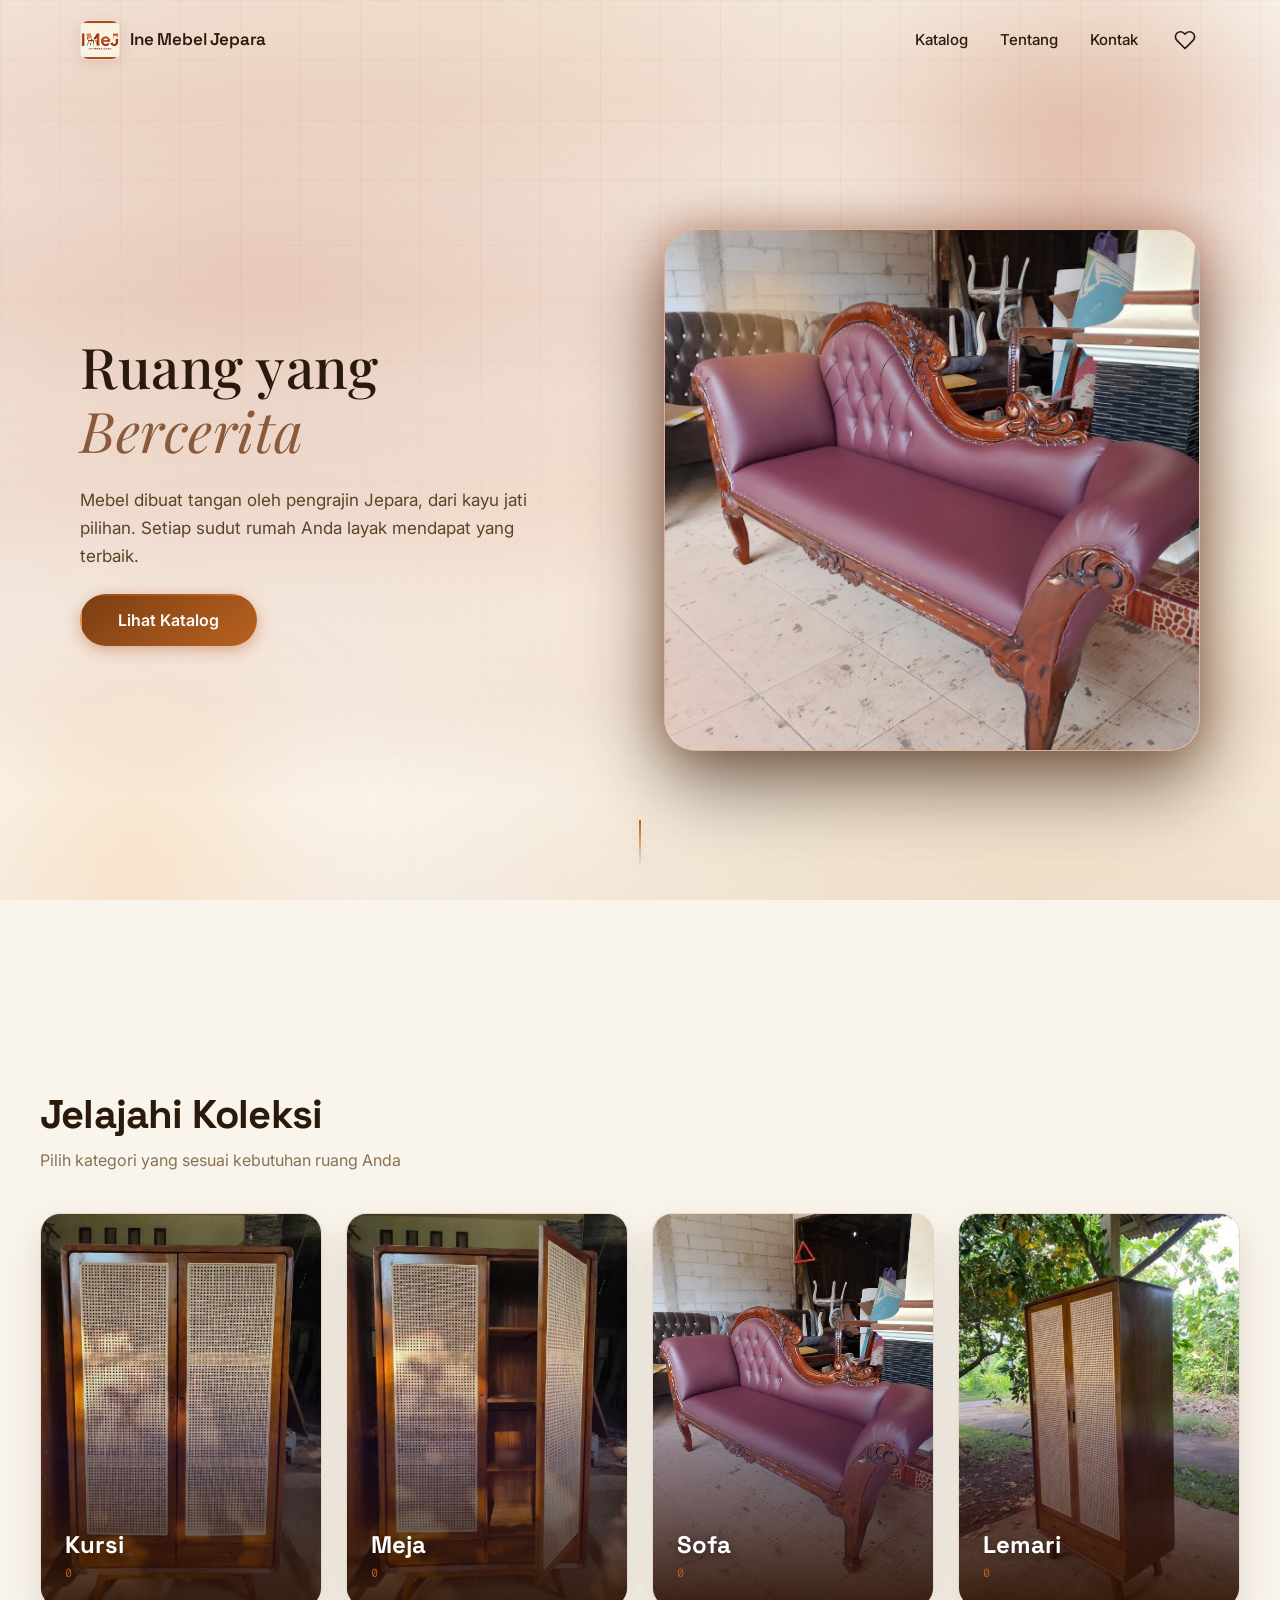
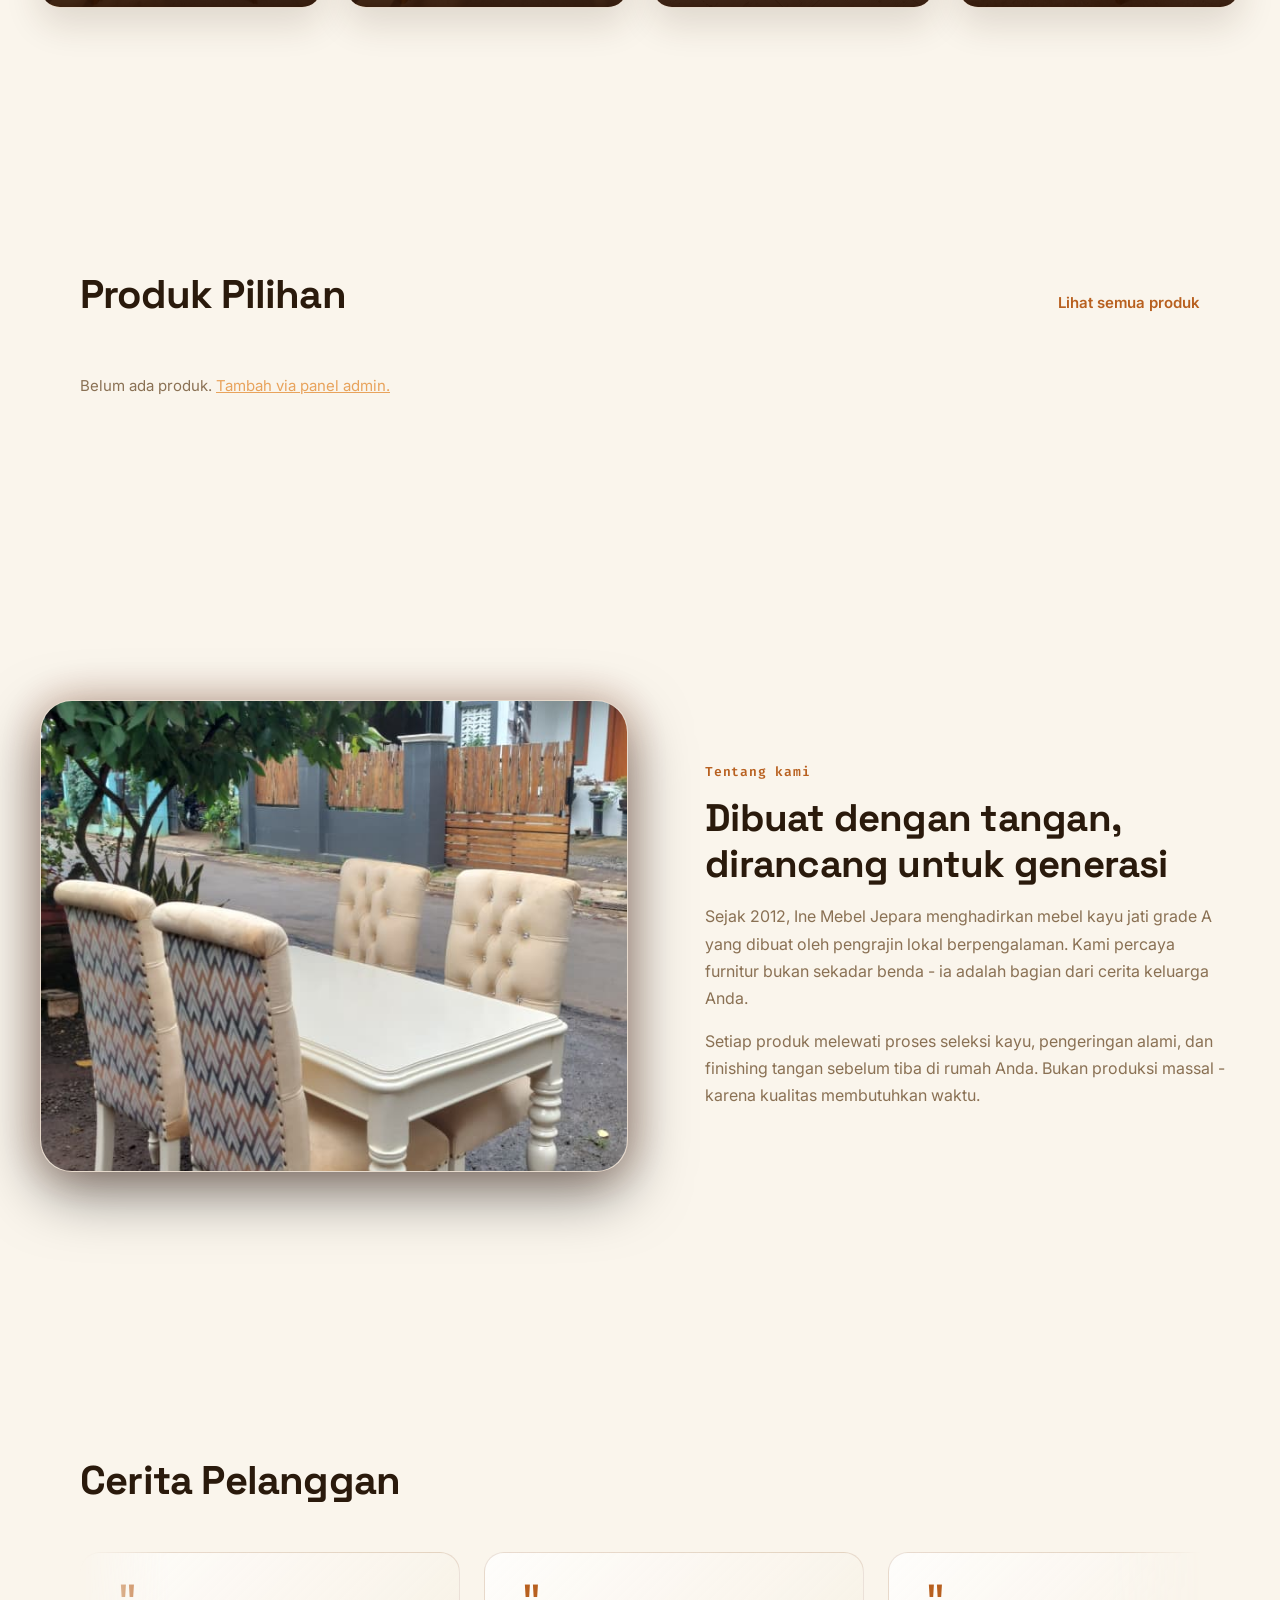
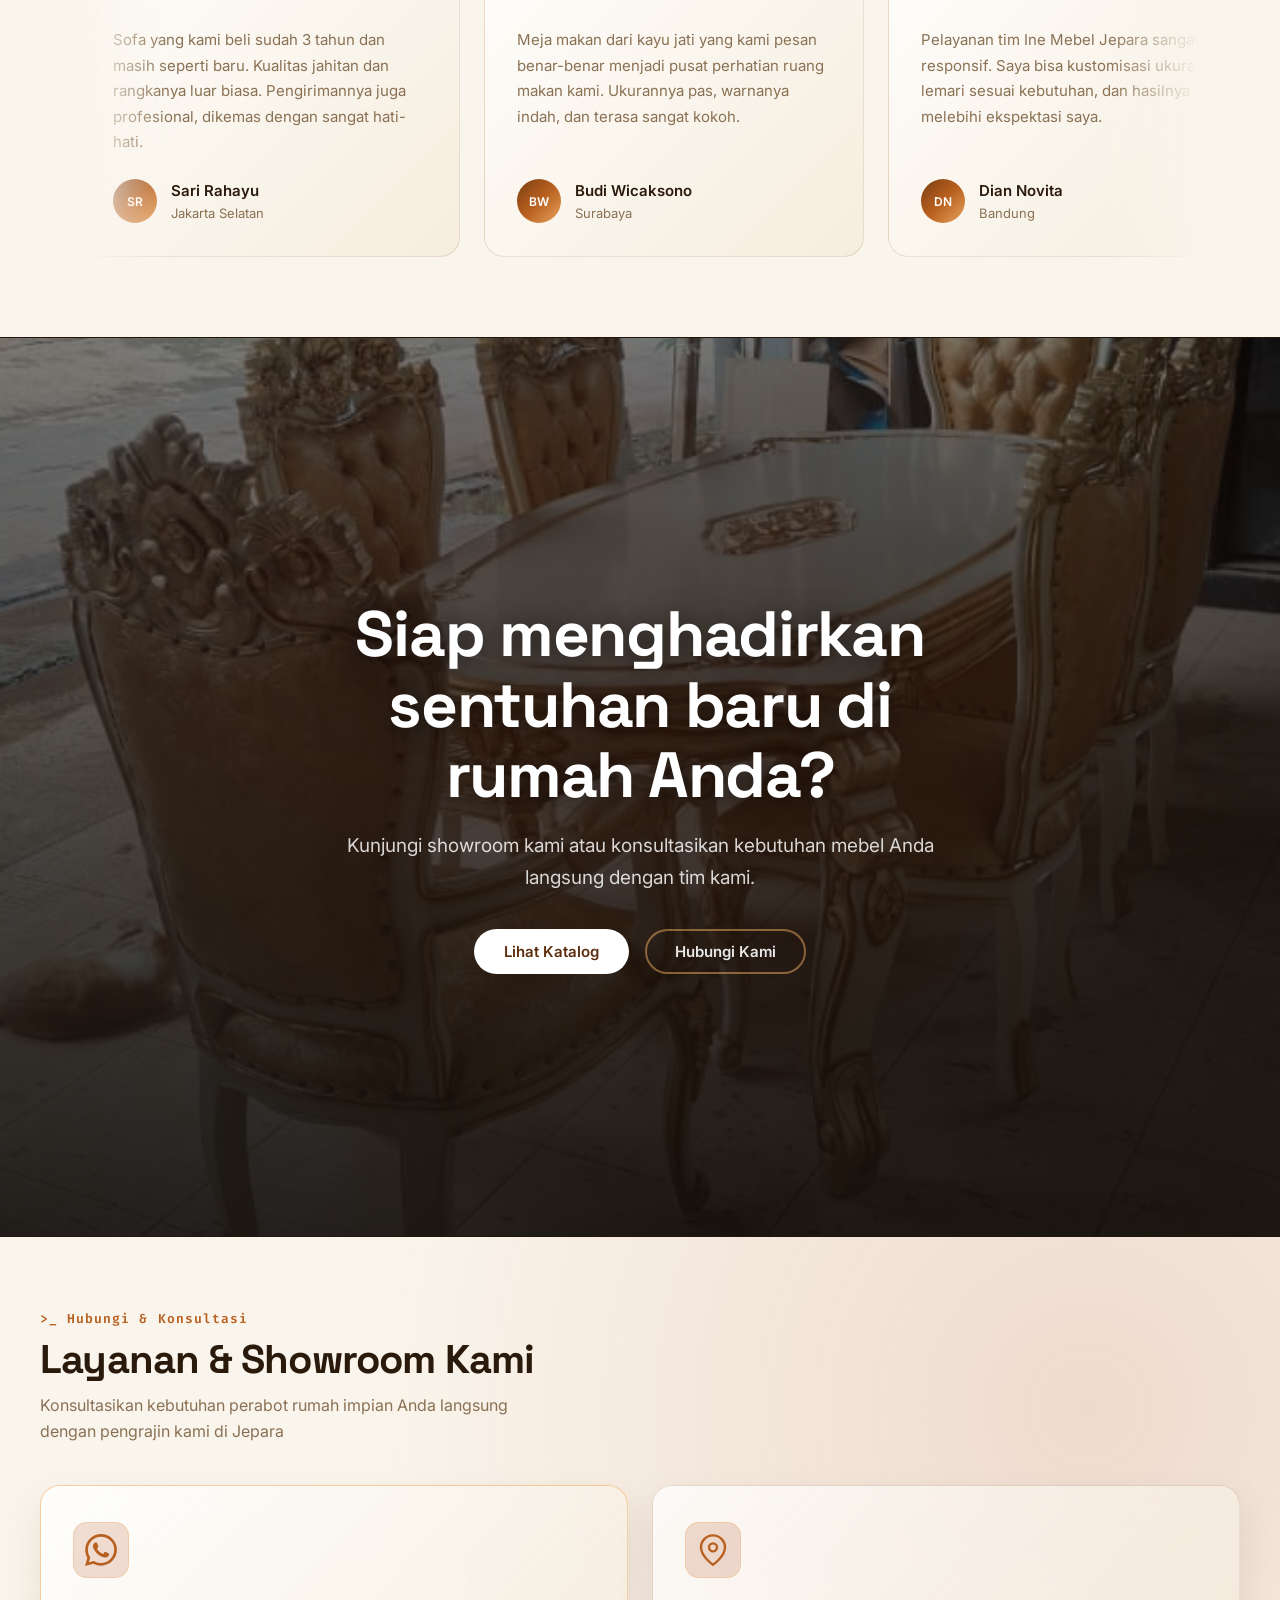
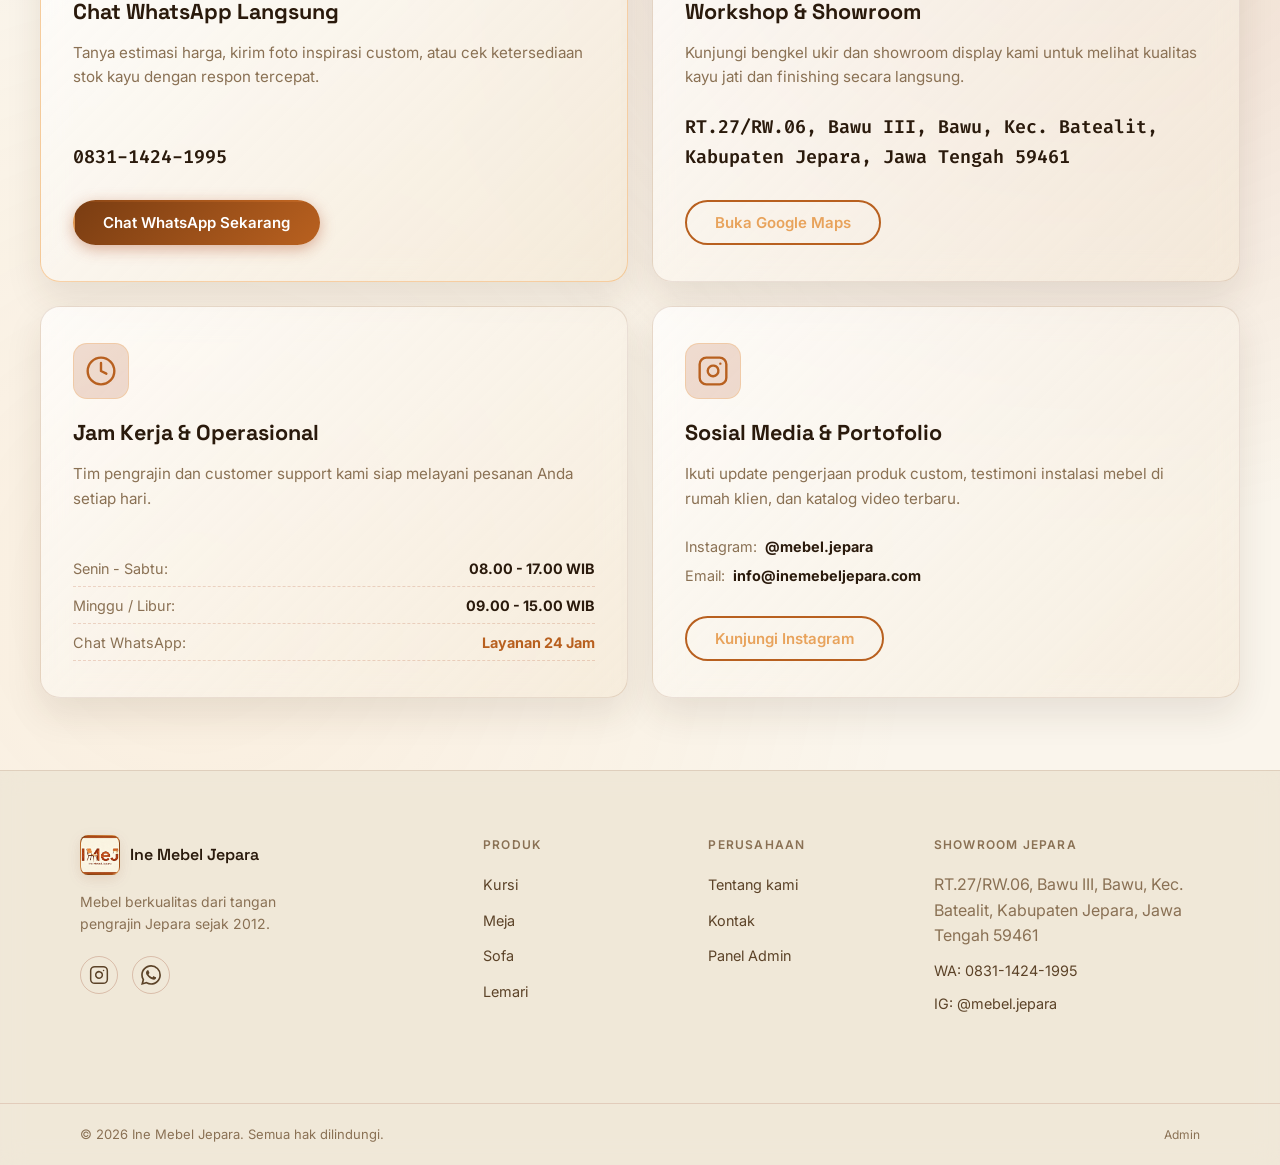
==== commit e648d6c8: "Detail page tanpa rating/varian & admin FAB, fix-images tanpa IMG_MAP, CTA full-bleed 1 layar, halam" ====
--- a/index.html
+++ b/index.html
@@ -384,6 +384,16 @@
 
     <!-- CTA PENUTUP -->
     <section class="cta-section" aria-labelledby="cta-heading">
+      <div class="cta-section__bg" aria-hidden="true">
+        <img
+          src="img/produk-wa-06.jpeg"
+          alt=""
+          width="1600"
+          height="900"
+          loading="lazy"
+          aria-hidden="true"
+        />
+      </div>
       <div class="container cta-section__inner">
         <div class="cta-section__text">
           <h2 class="cta-section__heading" id="cta-heading">
@@ -396,16 +406,6 @@
             <a href="katalog.html" class="btn btn--white">Lihat Katalog</a>
             <a href="https://wa.me/6283114241995?text=Halo%2C%20saya%20ingin%20tanya%20tentang%20produk%20mebel." class="btn btn--outline-white" target="_blank" rel="noopener noreferrer">Hubungi Kami</a>
           </div>
-        </div>
-        <div class="cta-section__img-wrap" aria-hidden="true">
-          <img
-            src="img/produk-wa-06.jpeg"
-            alt=""
-            width="600"
-            height="450"
-            loading="lazy"
-            aria-hidden="true"
-          />
         </div>
       </div>
     </section>
--- a/style.css
+++ b/style.css
@@ -1996,66 +1996,79 @@
    CTA SECTION
    =============================================================== */
 .cta-section {
-  background: linear-gradient(135deg, rgba(173, 71, 31,0.15), rgba(242, 174, 99,0.1));
+  position: relative;
+  display: grid;
+  place-items: center;
+  min-height: 100vh;
+  padding-block: clamp(4.5rem, 10vh, 7rem);
+  overflow: hidden;
   border-block: 1px solid var(--border-subtle);
-  padding-block: clamp(4.5rem, 9vh, 7rem) clamp(6.5rem, 12vh, 9.5rem);
-  overflow: hidden;
-  position: relative;
+  background: var(--bg-base, #140f0b);
+}
+
+/* Background: foto full-bleed + overlay gelap agar teks terbaca */
+.cta-section__bg {
+  position: absolute;
+  inset: 0;
+  z-index: 0;
+}
+
+.cta-section__bg img {
+  width: 100%;
+  height: 100%;
+  object-fit: cover;
+  display: block;
+  transform: scale(1.04);
 }
 
 .cta-section::before {
   content: '';
   position: absolute;
   inset: 0;
-  background: radial-gradient(ellipse 60% 80% at 50% 50%, rgba(173, 71, 31,0.2), transparent);
+  z-index: 1;
+  background:
+    linear-gradient(180deg, rgba(20, 15, 11, 0.55) 0%, rgba(20, 15, 11, 0.78) 60%, rgba(20, 15, 11, 0.9) 100%),
+    radial-gradient(ellipse 70% 80% at 50% 45%, rgba(173, 71, 31, 0.35), transparent 70%);
   pointer-events: none;
 }
 
 .cta-section__inner {
+  position: relative;
+  z-index: 2;
   display: grid;
-  grid-template-columns: 1fr 1fr;
-  gap: 3rem;
-  align-items: center;
-  position: relative;
+  gap: 1.5rem;
+  justify-items: center;
+  text-align: center;
+}
+
+.cta-section__text {
+  max-width: 60ch;
 }
 
 .cta-section__heading {
   font-family: var(--font-display);
-  font-size: clamp(2rem, 3.5vw, 2.75rem);
+  font-size: clamp(2.25rem, 5vw, 4rem);
   font-weight: 700;
-  color: var(--text-primary);
+  color: var(--clr-white, #fff);
   letter-spacing: -0.02em;
-  line-height: 1.15;
+  line-height: 1.1;
+  text-shadow: 0 2px 24px rgba(0, 0, 0, 0.5);
 }
 
 .cta-section__sub {
-  font-size: 1.0625rem;
-  color: var(--text-secondary);
+  font-size: clamp(1rem, 1.6vw, 1.1875rem);
+  color: rgba(255, 255, 255, 0.82);
   line-height: 1.65;
-  max-width: 46ch;
-  margin-top: 1rem;
+  max-width: 52ch;
+  margin: 1.25rem auto 0;
 }
 
 .cta-section__actions {
   display: flex;
   gap: 1rem;
   flex-wrap: wrap;
-  margin-top: 2rem;
-}
-
-.cta-section__img-wrap {
-  border-radius: var(--r-xl);
-  overflow: hidden;
-  transform: rotate(-2deg);
-  margin: 0 0 1.25rem 1.25rem;
-  box-shadow: 0 24px 60px rgba(0,0,0,0.5), 0 0 40px rgba(173, 71, 31,0.4);
-  border: 1px solid var(--border-subtle);
-}
-
-.cta-section__img-wrap img {
-  width: 100%;
-  aspect-ratio: 4/3;
-  object-fit: cover;
+  justify-content: center;
+  margin-top: 2.25rem;
 }
 
 /* ===============================================================
@@ -2634,6 +2647,19 @@
   align-items: start;
 }
 
+/* Status template (memuat / error) — melebar penuh di dalam grid */
+.product-detail__status {
+  grid-column: 1 / -1;
+  padding: 3rem 0;
+  text-align: center;
+}
+.product-detail__status[hidden] { display: none; }
+.empty-state--error { color: var(--clr-red-300, #f87171); }
+
+/* `hidden` harus tetap menang atas display pada .product-gallery / .product-info */
+.product-detail #product-gallery[hidden],
+.product-detail #product-info[hidden] { display: none; }
+
 /* Gallery */
 .product-gallery {
   display: flex;
@@ -2753,25 +2779,6 @@
   line-height: 1.15;
 }
 
-.product-info__rating {
-  display: flex;
-  align-items: center;
-  gap: 0.5rem;
-}
-
-.stars { color: var(--clr-brass); font-size: 0.9375rem; letter-spacing: 1px; }
-
-.rating-score {
-  font-size: 0.9375rem;
-  font-weight: 600;
-  color: var(--clr-charcoal);
-}
-
-.rating-count {
-  font-size: 0.875rem;
-  color: var(--text-muted);
-}
-
 .product-info__price { margin-top: 0.25rem; }
 
 .price-main {
@@ -2815,35 +2822,6 @@
 .spec-row dd {
   color: var(--clr-charcoal);
 }
-
-/* Variants */
-.variants-label {
-  font-size: 0.875rem;
-  font-weight: 500;
-  color: var(--text-muted);
-  margin-bottom: 0.75rem;
-}
-
-.color-options {
-  display: flex;
-  gap: 0.625rem;
-  flex-wrap: wrap;
-}
-
-.color-swatch {
-  width: 36px;
-  height: 36px;
-  border-radius: 50%;
-  background-color: var(--swatch-color);
-  border: 2px solid transparent;
-  outline: 2px solid transparent;
-  outline-offset: 2px;
-  cursor: pointer;
-  transition: outline-color var(--t-fast), border-color var(--t-fast), transform var(--t-fast);
-}
-.color-swatch:hover { transform: scale(1.1); }
-.color-swatch.active { border-color: var(--clr-white); outline-color: var(--clr-wood-700); }
-.color-swatch:focus-visible { outline-color: var(--clr-purple-400); }
 
 /* Product actions */
 .product-actions {
@@ -3059,11 +3037,7 @@
 
   .testi-track .testi-card { flex-basis: 340px; width: 340px; }
 
-  .cta-section__inner {
-    grid-template-columns: 1fr;
-  }
-
-  .cta-section__img-wrap { display: none; }
+  .cta-section { min-height: auto; }
 
   .contact-grid {
     grid-template-columns: 1fr;
@@ -3176,65 +3150,57 @@
 }
 
 /* ===============================================================
-   TOMBOL ADMIN MENGAMBANG
-   Akses cepat ke panel admin dari
-   halaman manapun (pojok kanan bawah).
+   HALAMAN 404 (404.html)
    =============================================================== */
-.fab-admin {
-  position: fixed;
-  left: 1.25rem;
-  bottom: 1.25rem;
-  z-index: 900;
-
-  display: inline-flex;
-  align-items: center;
-  gap: 0.5rem;
-  padding: 0.7rem 1.1rem;
-
-  font-family: "Space Grotesk", system-ui, sans-serif;
-  font-size: 0.85rem;
-  font-weight: 600;
-  letter-spacing: 0.02em;
-  color: var(--bg, #0e0f13);
-  text-decoration: none;
-  white-space: nowrap;
-
-  background: var(--accent, #c8a45c);
-  border: 1px solid rgba(255, 255, 255, 0.18);
-  border-radius: 999px;
-  box-shadow: 0 8px 24px rgba(0, 0, 0, 0.35);
-
-  opacity: 0;
-  transform: translateY(10px);
-  animation: fabIn 0.45s ease forwards;
-  animation-delay: 1.2s;
-  transition: transform 0.2s ease, box-shadow 0.2s ease;
-}
-
-.fab-admin:hover {
-  transform: translateY(-2px);
-  box-shadow: 0 12px 30px rgba(0, 0, 0, 0.45);
-}
-
-.fab-admin:active { transform: translateY(0); }
-
-.fab-admin__mark {
-  display: inline-grid;
-  place-items: center;
-  width: 1.35rem;
-  height: 1.35rem;
-  border-radius: 50%;
-  background: rgba(0, 0, 0, 0.16);
-  font-size: 0.7rem;
+.error-page {
+  padding-block: clamp(4rem, 12vh, 9rem);
+}
+
+.error-page__inner {
+  text-align: center;
+}
+
+.error-page__code {
+  font-family: var(--font-display, 'Space Grotesk', sans-serif);
+  font-size: clamp(5rem, 18vw, 11rem);
   font-weight: 700;
-  letter-spacing: 0;
-}
-
-@keyframes fabIn {
-  from { opacity: 0; transform: translateY(10px); }
-  to   { opacity: 1; transform: translateY(0); }
-}
-
-@media (max-width: 640px) {
-  .fab-admin { left: 0.9rem; bottom: 0.9rem; padding: 0.6rem 0.95rem; }
-}+  line-height: 1;
+  margin: 0 0 0.5rem;
+  letter-spacing: 0.04em;
+  background: linear-gradient(135deg, var(--clr-purple-300, #b794f4), var(--clr-accent, #d4c5a9));
+  -webkit-background-clip: text;
+  background-clip: text;
+  color: transparent;
+  opacity: 0.9;
+}
+
+.error-page__title {
+  font-family: var(--font-display, 'Space Grotesk', sans-serif);
+  font-size: clamp(1.5rem, 4vw, 2.25rem);
+  margin: 0 0 0.75rem;
+}
+
+.error-page__text {
+  color: var(--text-muted);
+  max-width: 34rem;
+  margin: 0 auto 1.75rem;
+  line-height: 1.7;
+}
+
+.error-page__actions {
+  display: flex;
+  flex-wrap: wrap;
+  gap: 0.75rem;
+  justify-content: center;
+}
+
+.error-page__help {
+  margin-top: 1.75rem;
+  font-size: 0.9375rem;
+  color: var(--text-muted);
+}
+
+.error-page__help a {
+  color: var(--clr-purple-300, #b794f4);
+  text-decoration: underline;
+}
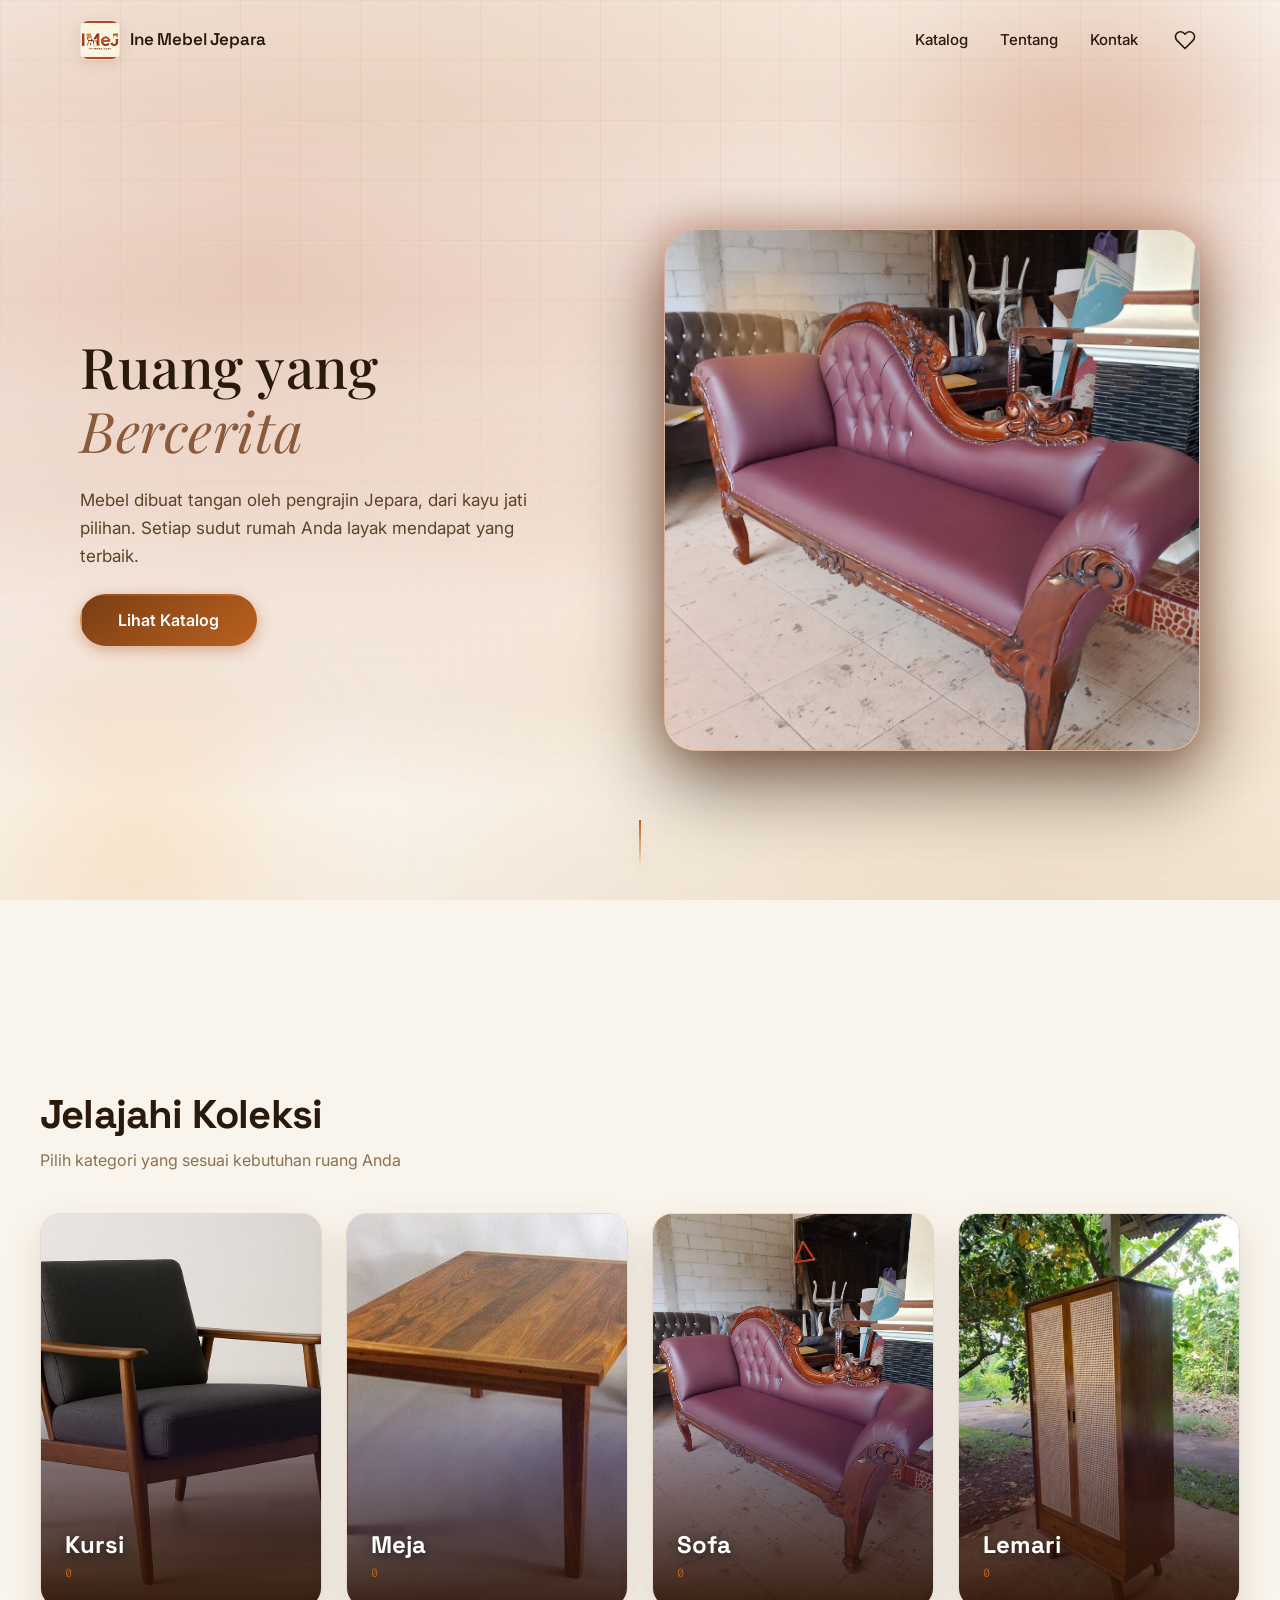
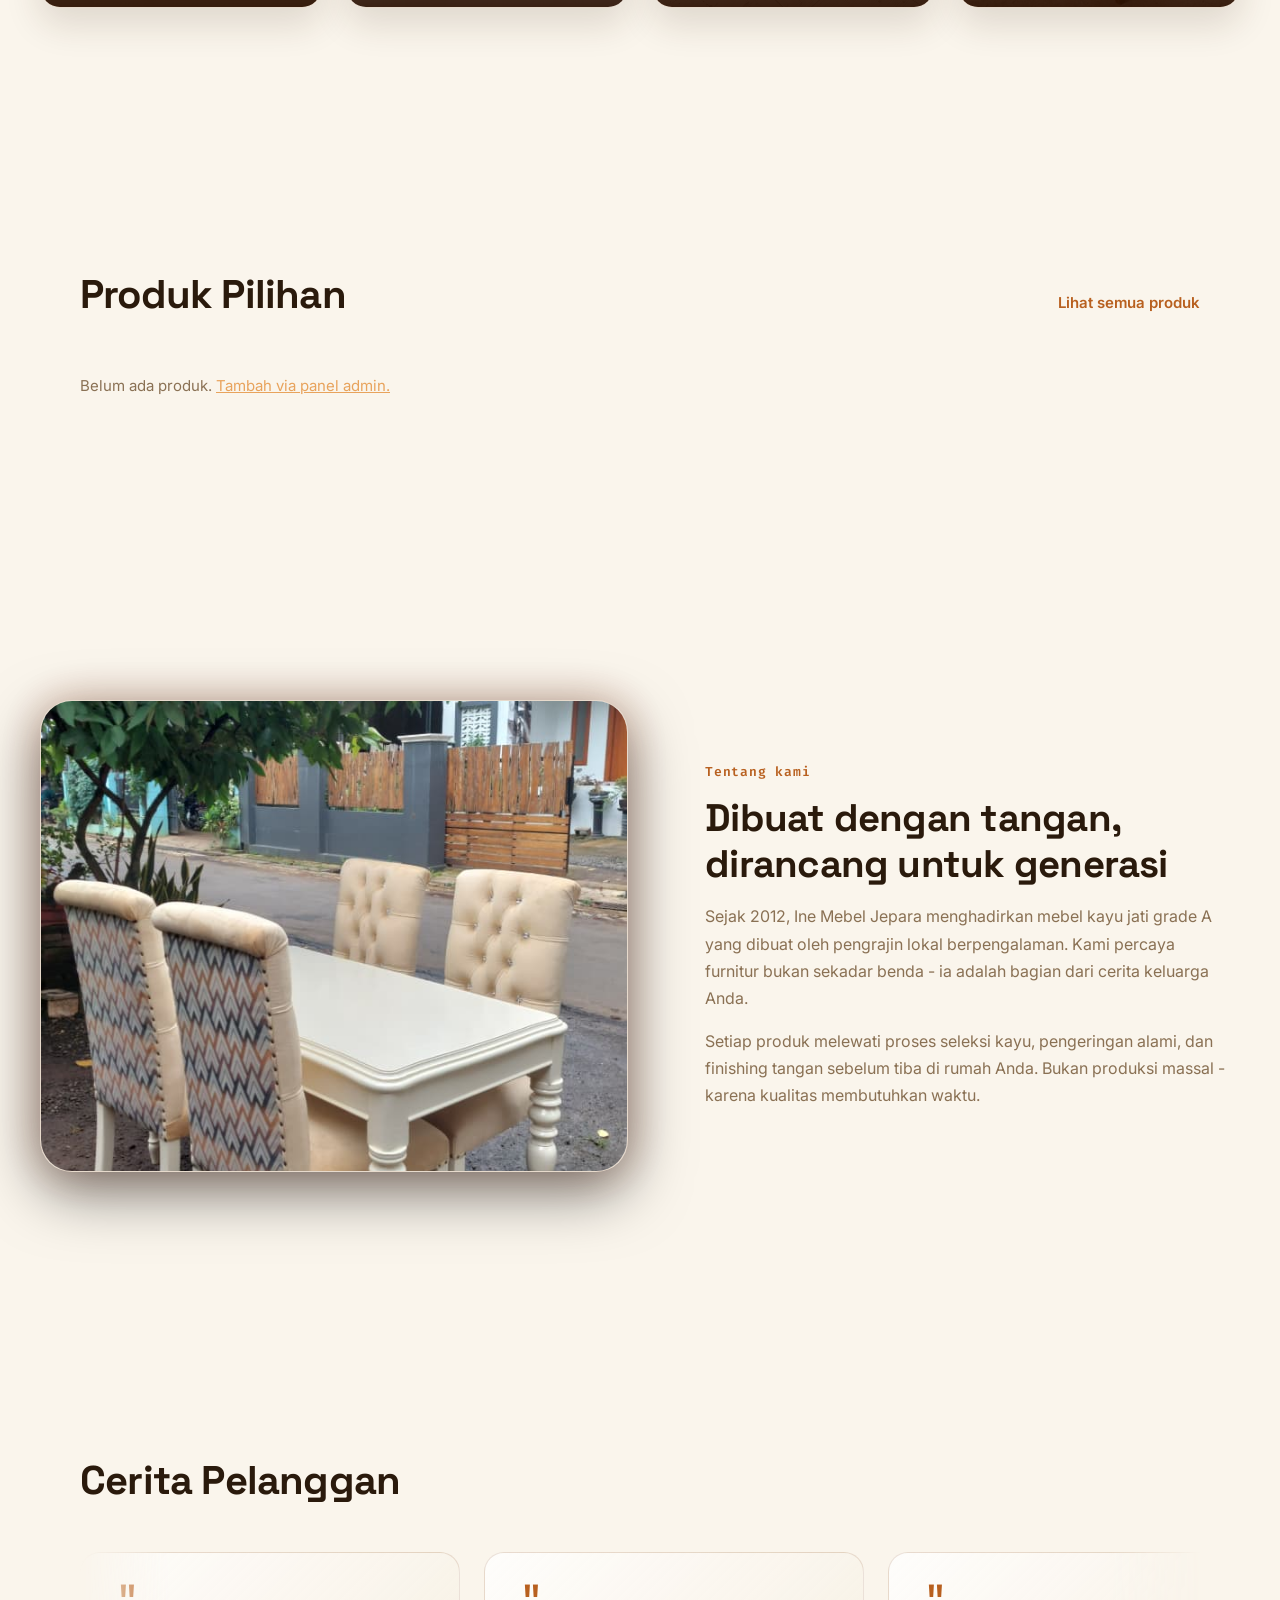
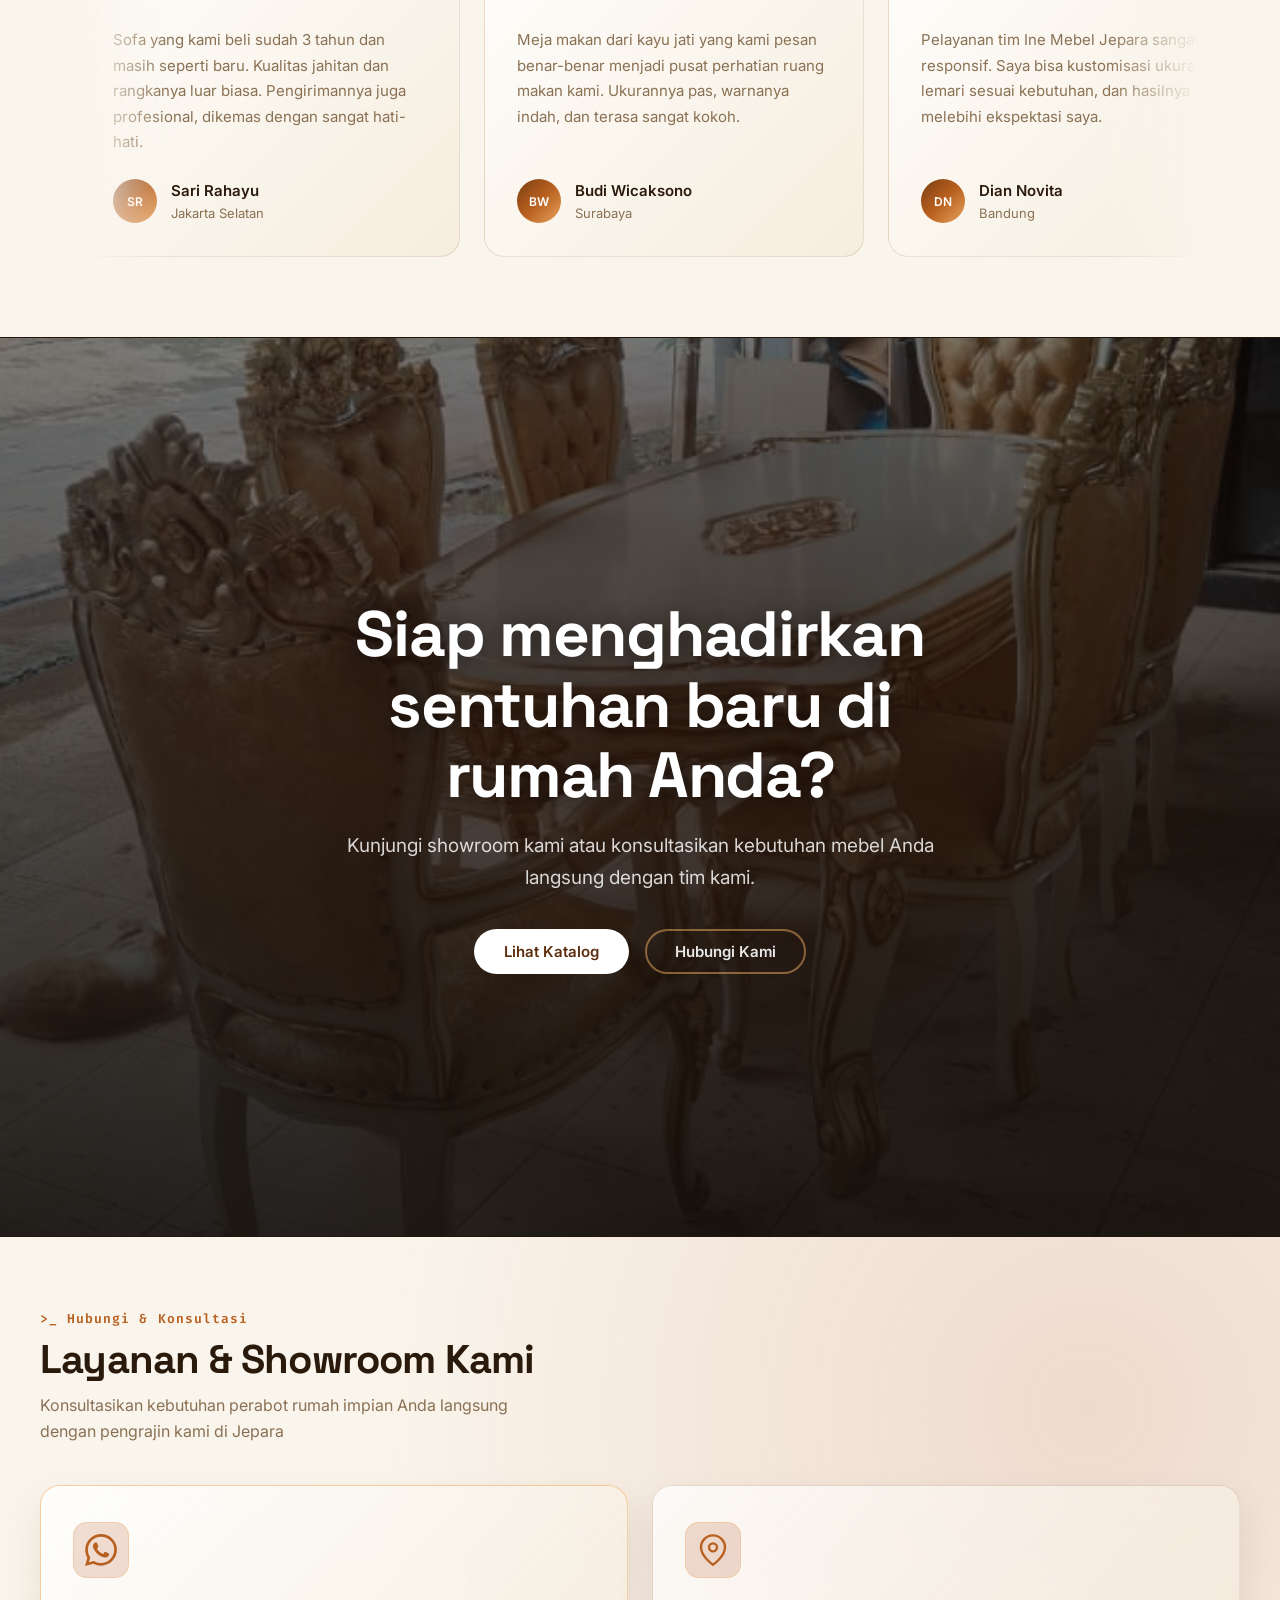
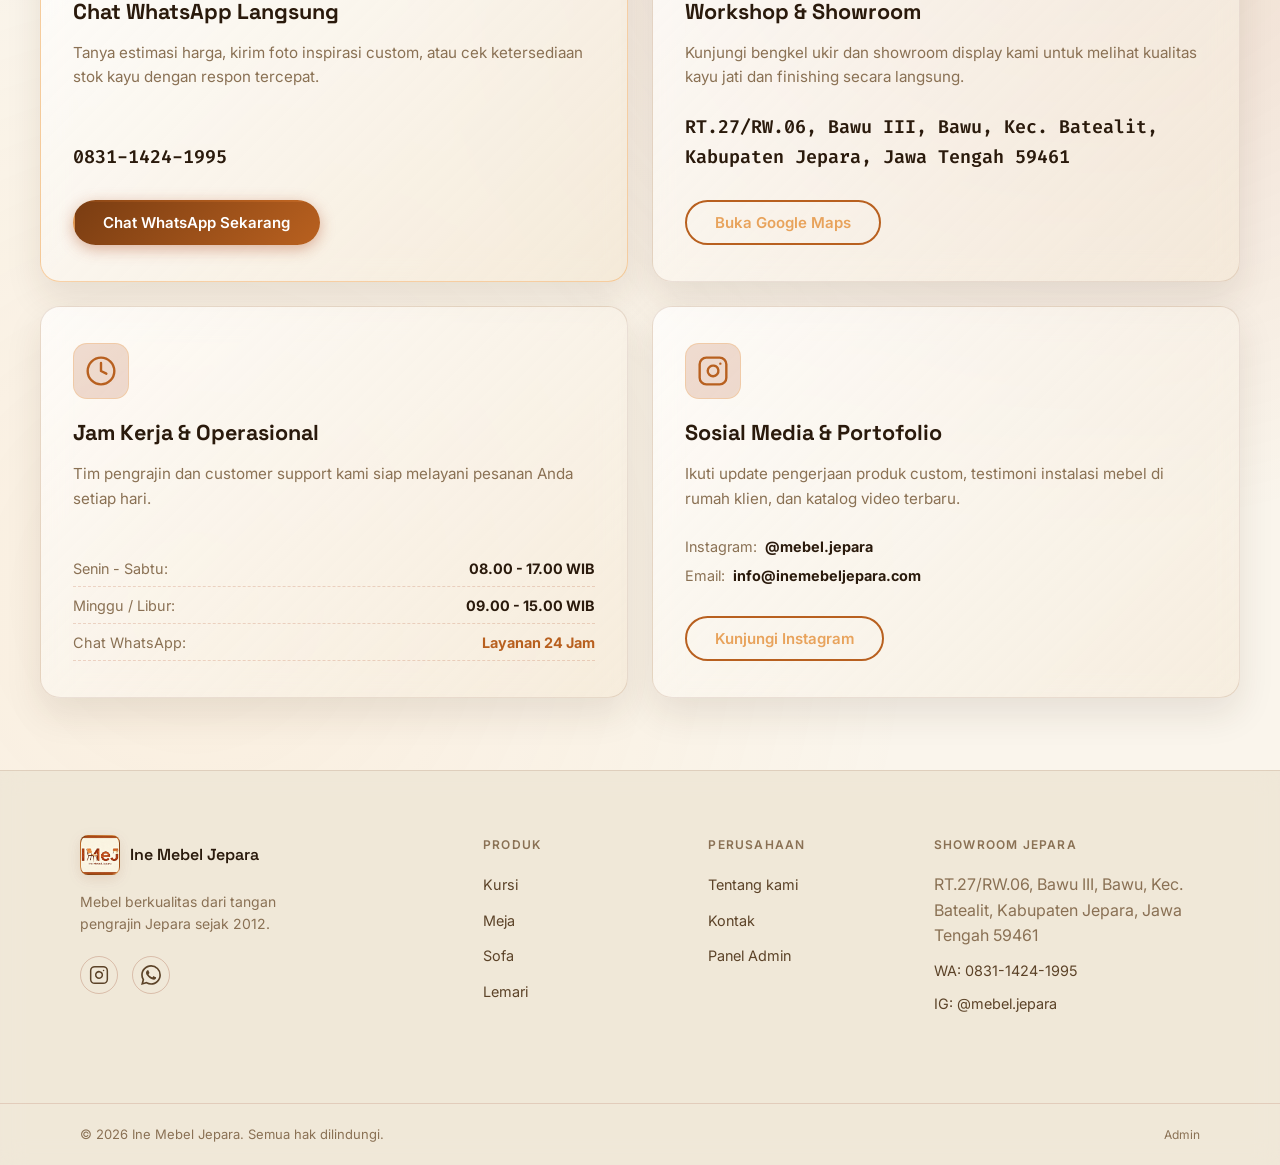
==== commit 0c0bf3b8: "index: ganti gambar kategori kursi & meja ke file lokal (img/kursi.jpg, img/meja.jpg)" ====
--- a/index.html
+++ b/index.html
@@ -114,7 +114,7 @@
           <li class="cat-card parallax-card" data-parallax data-depth="12">
             <a href="katalog.html?kategori=kursi" class="cat-card__link" aria-label="Lihat koleksi kursi">
               <div class="cat-card__img-wrap">
-                <img src="img/produk-wa-03.jpeg" alt="Kursi kayu jati bergaya modern" width="600" height="500" loading="lazy" />
+                <img src="img/kursi.jpg" alt="Kursi kayu jati bergaya modern" width="600" height="500" loading="lazy" />
               </div>
               <div class="cat-card__info">
                 <h3 class="cat-card__name">Kursi</h3>
@@ -125,7 +125,7 @@
           <li class="cat-card parallax-card" data-parallax data-depth="12">
             <a href="katalog.html?kategori=meja" class="cat-card__link" aria-label="Lihat koleksi meja">
               <div class="cat-card__img-wrap">
-                <img src="img/produk-wa-02.jpeg" alt="Meja kerja kayu solid minimalis" width="600" height="500" loading="lazy" />
+                <img src="img/meja.jpg" alt="Meja kerja kayu solid minimalis" width="600" height="500" loading="lazy" />
               </div>
               <div class="cat-card__info">
                 <h3 class="cat-card__name">Meja</h3>
